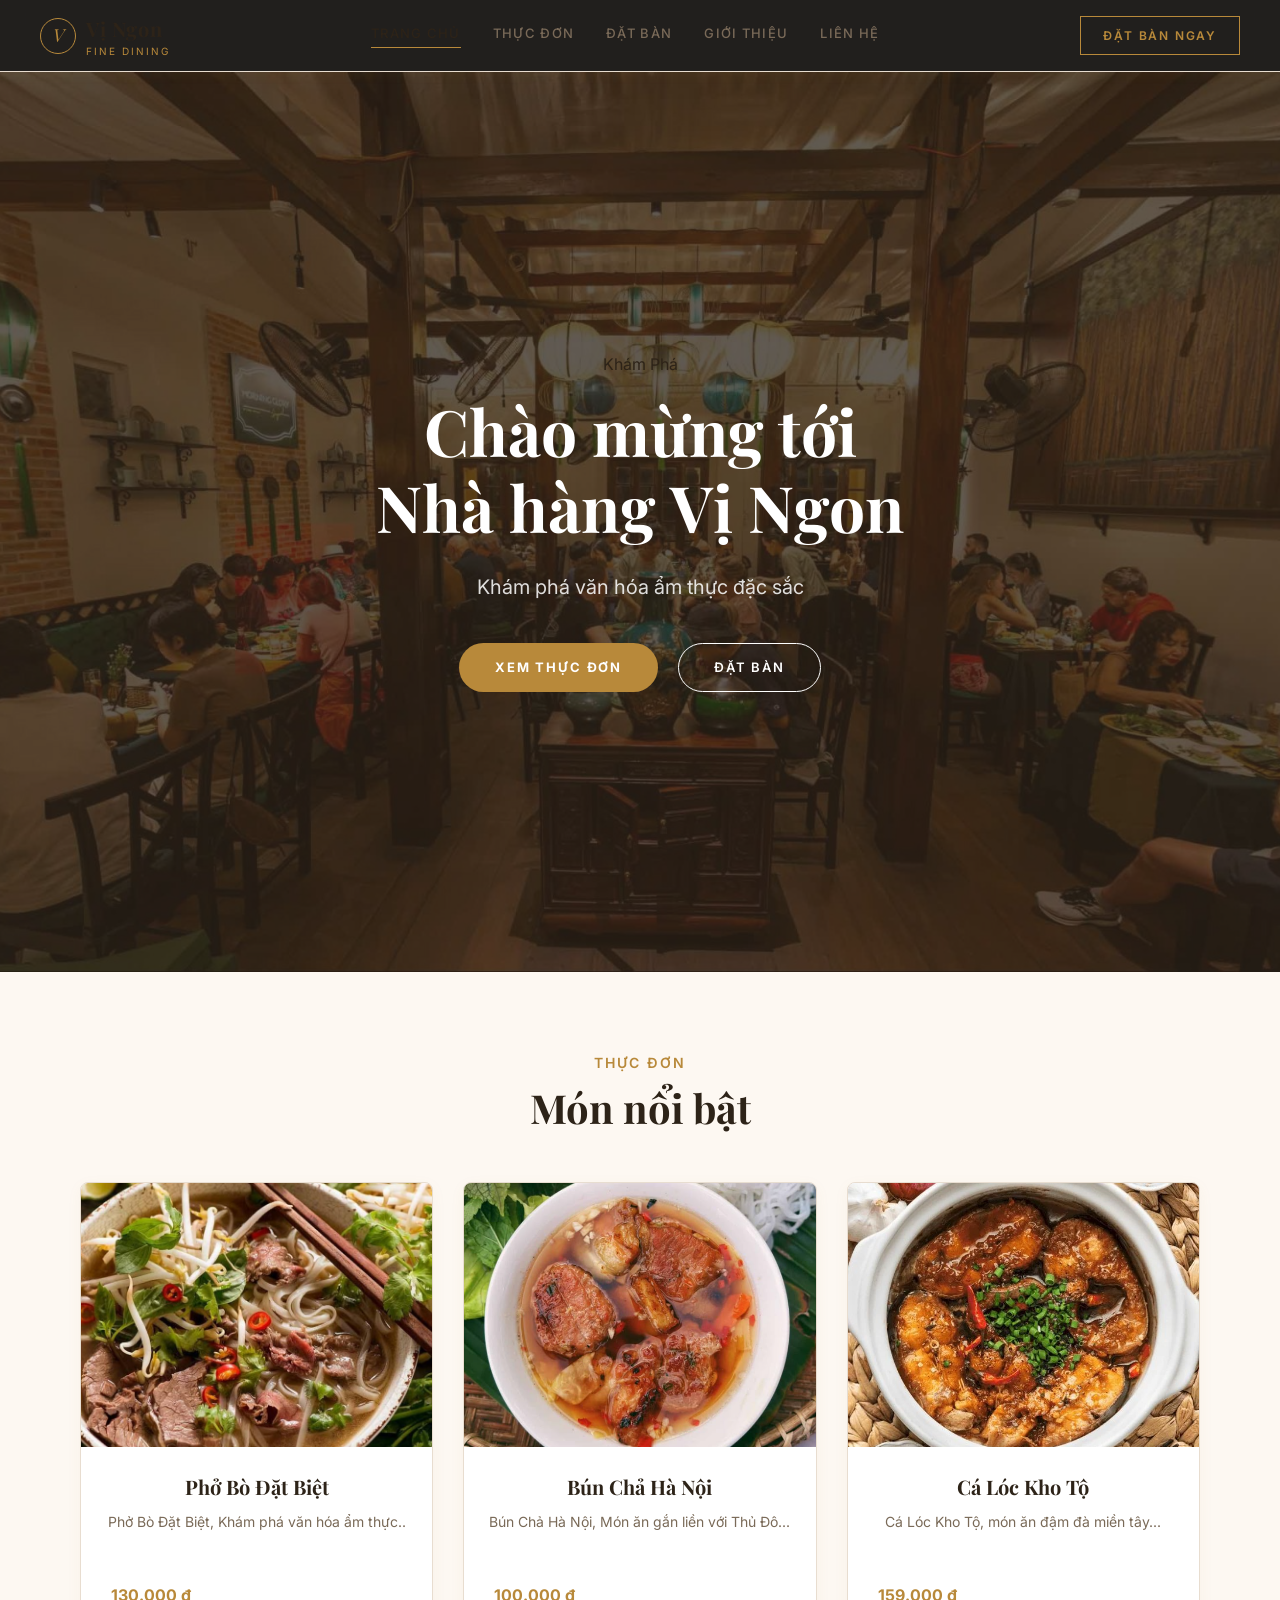
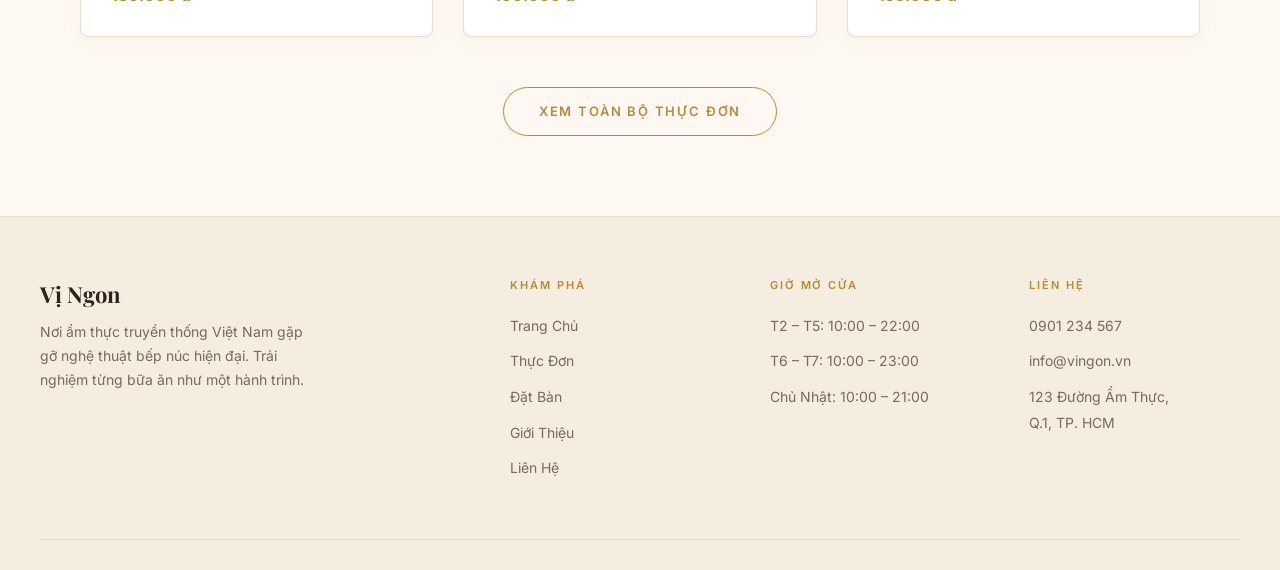
==== index.html @ 16c7ea35 "bo sung" ====
<!doctype html>
<html lang="en">
  <head>
    <meta charset="UTF-8" />
    <meta name="viewport" content="width=device-width, initial-scale=1.0" />
    <title>Nhà hàng Vị Ngon - Trang Chủ</title>
    <link rel="preconnect" href="https://fonts.googleapis.com" />
    <link
      href="https://fonts.googleapis.com/css2?family=Playfair+Display:ital,wght=0,700;1,400&family=Inter:wght=400;500;600&display=swap"
      rel="stylesheet"
    />
    <link rel="stylesheet" href="css/shared.css" />
    <link rel="stylesheet" href="css/home.css" />
  </head>
  <body>
    <div id="site-header"></div>
    <main>
      <section class="hero">
        <div class="hero-overlay">
          <div class="hero-content">
            <span class="discover-tag">Khám Phá</span>
            <h1 class="hero-title">Chào mừng tới<br />Nhà hàng Vị Ngon</h1>
            <p class="hero-subtitle">Khám phá văn hóa ẩm thực đặc sắc</p>
            <div class="hero-btns">
              <a href="pages/menu.html" class="btn-primary">Xem Thực đơn</a>
              <a href="pages/reservation.html" class="btn-outline">Đặt bàn</a>
            </div>
          </div>
        </div>
      </section>

      <section class="featured-dishes">
        <div class="container text-center">
          <span class="section-label">Thực đơn</span>
          <h2 class="section-title">Món nổi bật</h2>
          <div class="dish-grid">
            <div class="dish-card">
              <img src="images/pho-bo.jpg" alt="Phở Bò Đặt Biệt" />
              <div class="card-content">
                <h3>Phở Bò Đặt Biệt</h3>
                <p>Phở Bò Đặt Biệt, Khám phá văn hóa ẩm thực..</p>
                <div class="price-bar">
                  <span class="price">130.000 đ</span>
                </div>
              </div>
            </div>
            <div class="dish-card">
              <img src="images/bun-cha.jpg" alt="Bún Chả Hà Nội" />
              <div class="card-content">
                <h3>Bún Chả Hà Nội</h3>
                <p>Bún Chả Hà Nội, Món ăn gắn liền với Thủ Đô...</p>
                <div class="price-bar">
                  <span class="price">100.000 đ</span>
                </div>
              </div>
            </div>
            <div class="dish-card">
              <img src="images/ca-loc-kho-to.jpg" alt="Cá Lóc Kho Tộ" />
              <div class="card-content">
                <h3>Cá Lóc Kho Tộ</h3>
                <p>Cá Lóc Kho Tộ, món ăn đậm đà miền tây...</p>
                <div class="price-bar">
                  <span class="price">159.000 đ</span>
                </div>
              </div>
            </div>
          </div>
          <div class="view-all">
            <a href="pages/menu.html" class="btn-outline">Xem toàn bộ thực đơn</a>
          </div>
        </div>
      </section>
    </main>
    <div id="site-footer"></div>
    <script src="js/shared.js"></script>
    <script src="js/home.js"></script>
  </body>
</html>
---- css/shared.css ----
*, *::before, *::after { box-sizing: border-box; margin: 0; padding: 0; }
:root {
  --color-bg:        #fdf8f2;
  --color-surface:   #fff7ed;
  --color-border:    #e8ddd0;
  --color-gold:      #b8893a;
  --color-gold-dim:  #d4a85a;
  --color-cream:     #2d2318;
  --color-muted:     #7a6a58;
  --color-white:     #ffffff;
  --font-display:  'Playfair Display', Georgia, serif;
  --font-body:     'Inter', system-ui, sans-serif;
  --nav-height: 72px;
}

html { scroll-behavior: smooth; }

body {
  background-color: var(--color-bg);
  color: var(--color-cream);
  font-family: var(--font-body);
  font-size: 16px;
  line-height: 1.6;
  min-height: 100vh;
  display: flex;
  flex-direction: column;
}

a { color: inherit; text-decoration: none; }
img { max-width: 100%; display: block; }
ul { list-style: none; }
.site-header {
  position: fixed;
  top: 0; left: 0; right: 0;
  z-index: 1000;
  height: var(--nav-height);
  background: rgba(253, 248, 242, 0.95);
  backdrop-filter: blur(12px);
  border-bottom: 1px solid var(--color-border);
  display: flex;
  align-items: center;
  padding: 0 40px;
  justify-content: space-between;
  box-shadow: 0 2px 12px rgba(184,137,58,0.07);
}


.header-logo {
  display: flex;
  align-items: center;
  gap: 10px;
}

.header-logo .logo-icon {
  width: 36px;
  height: 36px;
  border: 1.5px solid var(--color-gold);
  border-radius: 50%;
  display: flex; align-items: center; justify-content: center;
  font-family: var(--font-display);
  color: var(--color-gold);
  font-size: 18px;
  font-style: italic;
}

.header-logo .logo-name {
  font-family: var(--font-display);
  font-size: 20px;
  font-weight: 700;
  letter-spacing: 0.03em;
  color: var(--color-cream);
}

.header-logo .logo-sub {
  font-size: 10px;
  letter-spacing: 0.2em;
  text-transform: uppercase;
  color: var(--color-gold);
  display: block;
  margin-top: -2px;
}


.nav-links {
  display: flex;
  align-items: center;
  gap: 32px;
}

.nav-links a {
  font-size: 13px;
  font-weight: 500;
  letter-spacing: 0.1em;
  text-transform: uppercase;
  color: var(--color-muted);
  position: relative;
  padding-bottom: 4px;
  transition: color 0.25s;
}

.nav-links a::after {
  content: '';
  position: absolute;
  bottom: 0; left: 0;
  width: 0; height: 1px;
  background: var(--color-gold);
  transition: width 0.3s ease;
}

.nav-links a:hover,
.nav-links a.active {
  color: var(--color-cream);
}

.nav-links a:hover::after,
.nav-links a.active::after {
  width: 100%;
}


.btn-reserve {
  font-size: 12px;
  font-weight: 600;
  letter-spacing: 0.15em;
  text-transform: uppercase;
  padding: 9px 22px;
  border: 1px solid var(--color-gold);
  color: var(--color-gold);
  background: transparent;
  cursor: pointer;
  transition: background 0.25s, color 0.25s;
}

.btn-reserve:hover {
  background: var(--color-gold);
  color: var(--color-white);
}

.nav-toggle {
  display: none;
  flex-direction: column;
  gap: 5px;
  background: none;
  border: none;
  cursor: pointer;
  padding: 4px;
}

.nav-toggle span {
  display: block;
  width: 24px; height: 2px;
  background: var(--color-cream);
  transition: transform 0.3s, opacity 0.3s;
}

.nav-toggle.open span:nth-child(1) { transform: translateY(7px) rotate(45deg); }
.nav-toggle.open span:nth-child(2) { opacity: 0; }
.nav-toggle.open span:nth-child(3) { transform: translateY(-7px) rotate(-45deg); }


main {
  flex: 1;
  padding-top: var(--nav-height);
}

.site-footer {
  background: #f5ede0;
  border-top: 1px solid var(--color-border);
  padding: 60px 40px 30px;
}

.footer-grid {
  max-width: 1200px;
  margin: 0 auto;
  display: grid;
  grid-template-columns: 2fr 1fr 1fr 1fr;
  gap: 48px;
  padding-bottom: 48px;
  border-bottom: 1px solid var(--color-border);
}

.footer-brand .logo-name {
  font-family: var(--font-display);
  font-size: 22px;
  font-weight: 700;
  color: var(--color-cream);
  margin-bottom: 8px;
}

.footer-brand p {
  font-size: 14px;
  color: var(--color-muted);
  line-height: 1.7;
  max-width: 280px;
}

.footer-col h4 {
  font-size: 11px;
  font-weight: 600;
  letter-spacing: 0.18em;
  text-transform: uppercase;
  color: var(--color-gold);
  margin-bottom: 18px;
}

.footer-col ul li {
  margin-bottom: 10px;
}

.footer-col ul li a {
  font-size: 14px;
  color: var(--color-muted);
  transition: color 0.2s;
}

.footer-col ul li a:hover {
  color: var(--color-cream);
}

.footer-bottom {
  max-width: 1200px;
  margin: 24px auto 0;
  display: flex;
  justify-content: space-between;
  align-items: center;
  font-size: 13px;
  color: var(--color-muted);
}

.container {
  max-width: 1200px;
  margin: 0 auto;
  padding: 0 40px;
}

.section-label {
  font-size: 11px;
  font-weight: 600;
  letter-spacing: 0.22em;
  text-transform: uppercase;
  color: var(--color-gold);
  margin-bottom: 14px;
}

.section-title {
  font-family: var(--font-display);
  font-size: clamp(28px, 4vw, 48px);
  font-weight: 700;
  color: var(--color-cream);
  line-height: 1.2;
}

.btn-primary {
  display: inline-block;
  padding: 14px 36px;
  background: var(--color-gold);
  color: var(--color-white);
  font-size: 13px;
  font-weight: 700;
  letter-spacing: 0.14em;
  text-transform: uppercase;
  cursor: pointer;
  border: none;
  transition: background 0.25s, transform 0.2s;
}

.btn-primary:hover {
  background: #a07730;
  transform: translateY(-1px);
}

.btn-outline {
  display: inline-block;
  padding: 13px 35px;
  border: 1px solid var(--color-gold);
  color: var(--color-gold);
  background: transparent;
  font-size: 13px;
  font-weight: 600;
  letter-spacing: 0.14em;
  text-transform: uppercase;
  cursor: pointer;
  transition: background 0.25s, color 0.25s;
}

.btn-outline:hover {
  background: var(--color-gold);
  color: var(--color-white);
}

.divider-gold {
  width: 48px; height: 1px;
  background: var(--color-gold);
  margin: 20px 0;
}

@media (max-width: 900px) {
  .site-header { padding: 0 24px; }

  .nav-links, .btn-reserve { display: none; }

  .nav-toggle { display: flex; }

  .nav-mobile-open .nav-links {
    display: flex;
    flex-direction: column;
    position: fixed;
    top: var(--nav-height);
    left: 0; right: 0;
    background: var(--color-surface);
    border-bottom: 1px solid var(--color-border);
    padding: 24px 32px;
    gap: 20px;
    z-index: 999;
  }

  .nav-mobile-open .btn-reserve {
    display: inline-block;
  }

  .footer-grid {
    grid-template-columns: 1fr 1fr;
  }
}

@media (max-width: 600px) {
  .footer-grid { grid-template-columns: 1fr; gap: 32px; }
  .footer-bottom { flex-direction: column; gap: 8px; text-align: center; }
  .container { padding: 0 20px; }
}
---- css/home.css ----
.hero {
  position: relative;
  width: 100%;
  height: 100vh;
  background-image: url("../images/hero-bg.jpg");
  background-size: cover;
  background-position: center;
  overflow: hidden;
}

.hero-overlay {
  position: absolute;
  top: 0;
  left: 0;
  width: 100%;
  height: 100%;
  background: rgba(45, 35, 24, 0.75);

  display: flex;
  align-items: center;
  justify-content: center;
  text-align: center;
}

.hero-content {
  position: relative;
  z-index: 10;
  max-width: 800px;
  width: 100%;
  padding: 0 20px;
  box-sizing: border-box;
}

.hero-title {
  font-family: var(--font-display);
  font-size: clamp(36px, 6vw, 64px);
  color: var(--color-white);
  font-weight: 700;
  line-height: 1.2;
  margin-top: 15px;
  margin-bottom: 25px;
  font-kerning: none;
  font-feature-settings: "kern" 0;
}

.hero-subtitle {
  font-family: var(--font-body);
  font-size: clamp(16px, 2vw, 20px);
  color: rgba(255, 255, 255, 0.85);
  margin-bottom: 40px;
}

.hero-btns {
  display: flex;
  gap: 20px;
  justify-content: center;
}

.hero-btns .btn-primary {
  border-radius: 30px;
}

.hero-btns .btn-outline {
  border-color: var(--color-white);
  color: var(--color-white);
  border-radius: 30px;
}

.hero-btns .btn-outline:hover {
  background: var(--color-white);
  color: var(--color-gold);
}

.featured-dishes {
  padding: 80px 0;
  background-color: var(--color-bg);
}

.featured-dishes .section-label {
  display: block;
  color: var(--color-gold);
  font-size: 14px;
  font-weight: 600;
  text-transform: uppercase;
  letter-spacing: 2px;
  margin-bottom: 10px;
}

.featured-dishes .section-title {
  margin-bottom: 50px;
  font-size: 40px;
  color: var(--color-cream);
  font-family: var(--font-display);
}


.text-center {
  text-align: center;
}

.dish-grid {
  display: grid;
  grid-template-columns: repeat(3, 1fr);
  gap: 30px;
  margin-top: 50px;
  margin-bottom: 50px;
}

@media (max-width: 900px) {
  .dish-grid {
    grid-template-columns: 1fr 1fr;
  }
}

@media (max-width: 600px) {
  .dish-grid {
    grid-template-columns: 1fr;
  }
}

.dish-card {
  background-color: var(--color-white);
  border: 1px solid var(--color-border);
  border-radius: 8px;
  overflow: hidden;
  box-shadow: 0 4px 15px rgba(184, 137, 58, 0.05);
  transition:
    transform 0.3s,
    box-shadow 0.3s;
}

.dish-card:hover {
  transform: translateY(-5px);
  box-shadow: 0 8px 30px rgba(184, 137, 58, 0.1);
}

.dish-card img {
  width: 100%;
  aspect-ratio: 4 / 3;
  object-fit: cover;
}

.card-content {
  padding: 24px 20px;
}

.card-content h3 {
  font-family: var(--font-display);
  font-size: 20px;
  color: var(--color-cream);
  font-weight: 700;
  margin-bottom: 8px;
}

.card-content p {
  font-family: var(--font-body);
  font-size: 14px;
  color: var(--color-muted);
  margin-bottom: 20px;
  height: 48px;
  overflow: hidden;
}

.price-bar {
  display: flex;
  justify-content: space-between;
  align-items: center;
  margin-top: auto;
}

.price {
  font-family: var(--font-body);
  font-size: 16px;
  font-weight: 700;
  color: var(--color-gold);
  background: var(--color-white);
  padding: 4px 10px;
  border-radius: 4px;
}

.view-all {
  margin-top: 20px;
}

.view-all .btn-outline {
  border-radius: 30px;
}
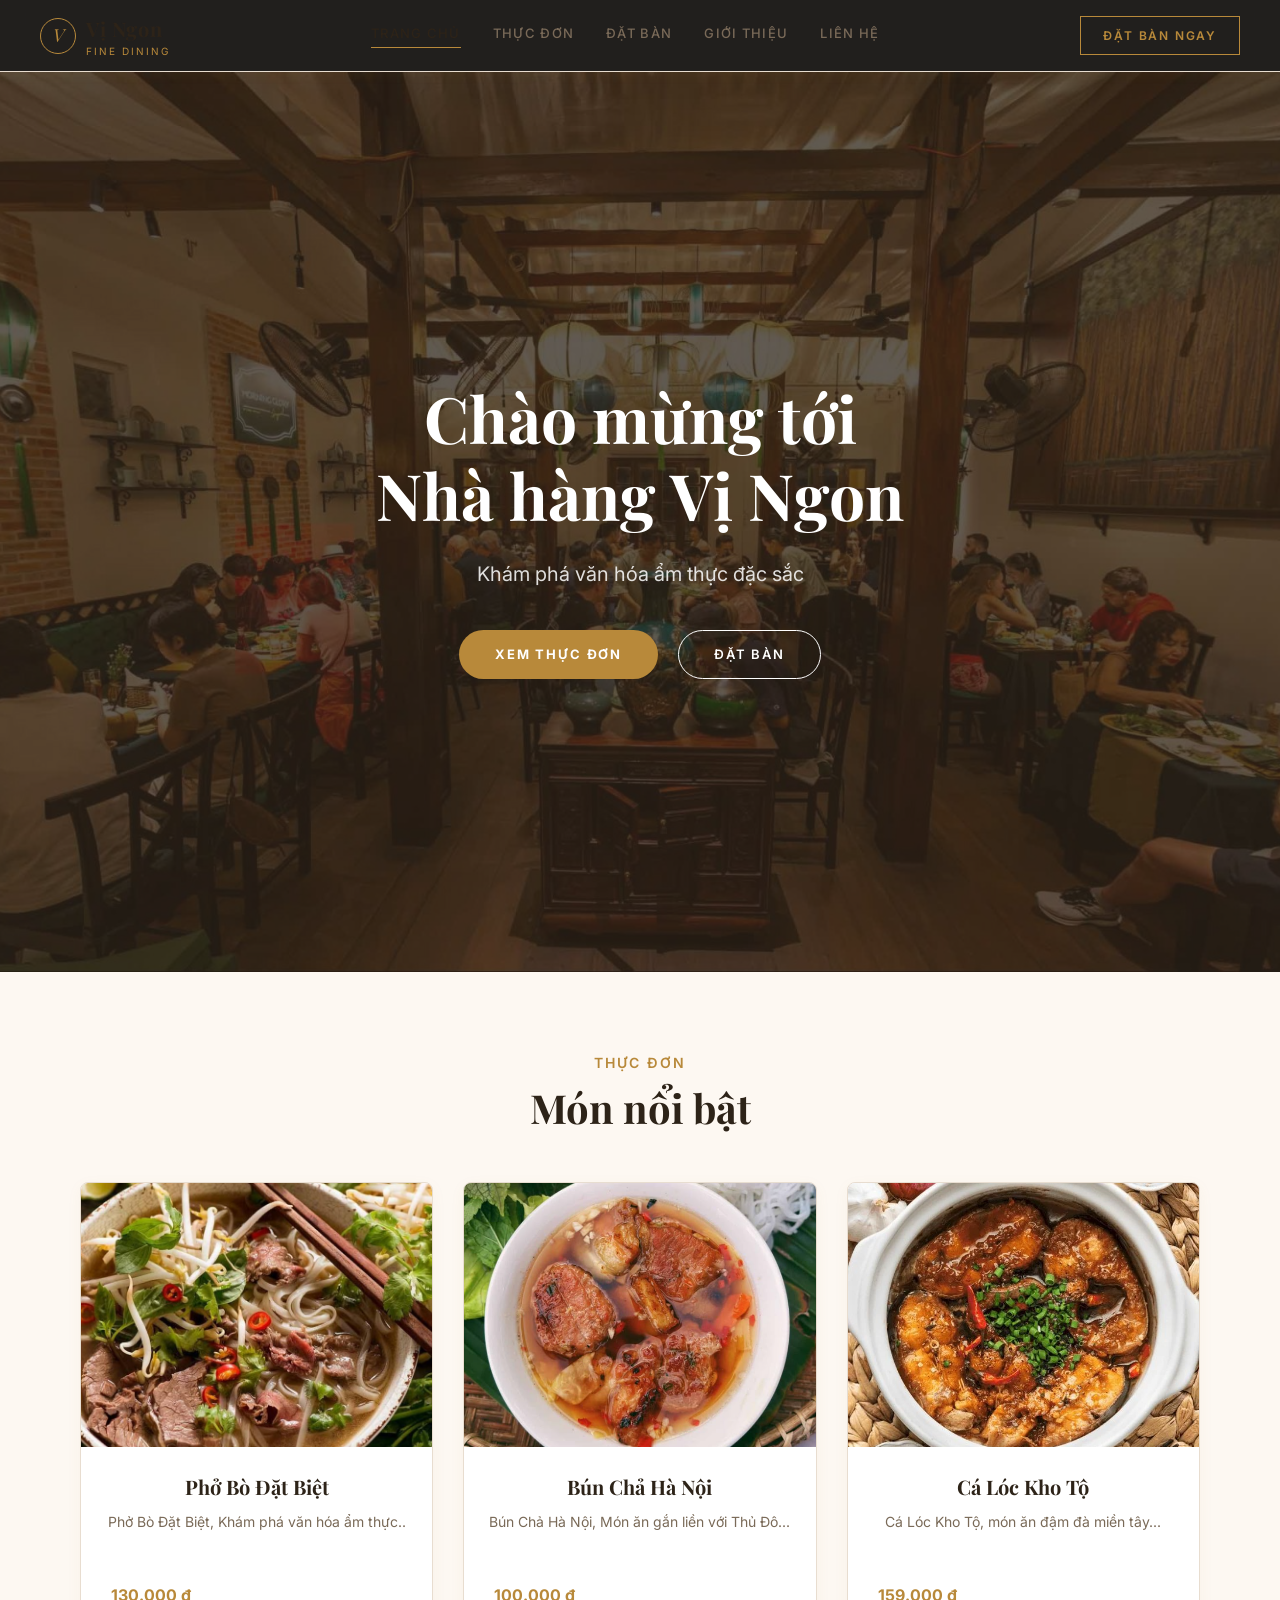
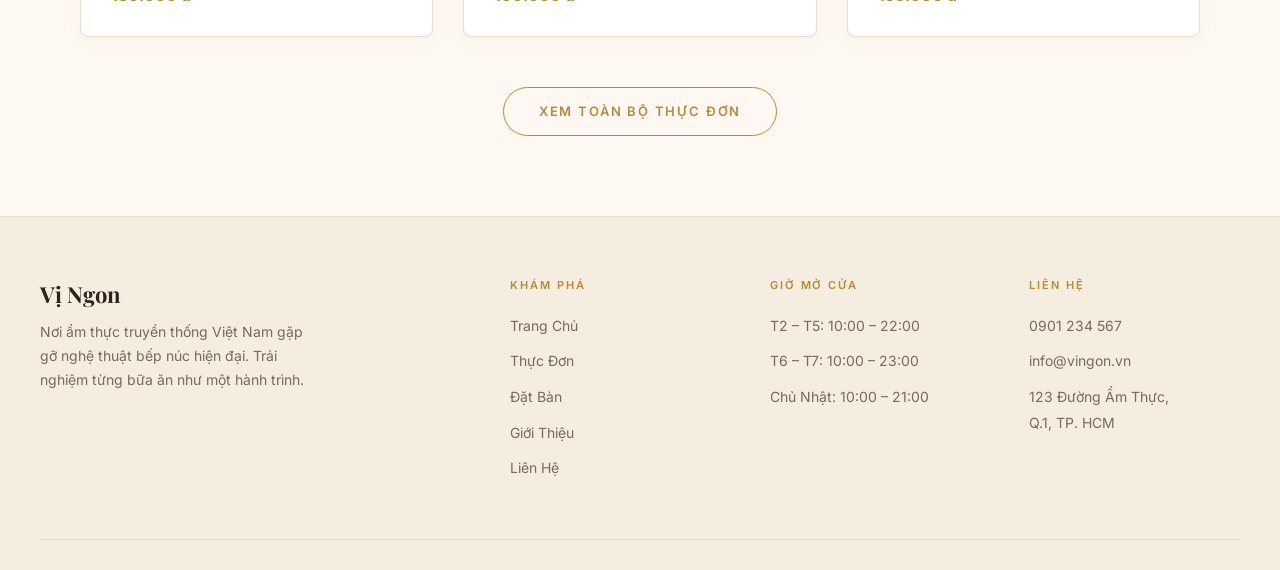
==== commit 45d6f449: "sua" ====
--- a/index.html
+++ b/index.html
@@ -18,7 +18,6 @@
       <section class="hero">
         <div class="hero-overlay">
           <div class="hero-content">
-            <span class="discover-tag">Khám Phá</span>
             <h1 class="hero-title">Chào mừng tới<br />Nhà hàng Vị Ngon</h1>
             <p class="hero-subtitle">Khám phá văn hóa ẩm thực đặc sắc</p>
             <div class="hero-btns">
--- a/css/shared.css
+++ b/css/shared.css
@@ -1,19 +1,27 @@
-*, *::before, *::after { box-sizing: border-box; margin: 0; padding: 0; }
+*,
+*::before,
+*::after {
+  box-sizing: border-box;
+  margin: 0;
+  padding: 0;
+}
 :root {
-  --color-bg:        #fdf8f2;
-  --color-surface:   #fff7ed;
-  --color-border:    #e8ddd0;
-  --color-gold:      #b8893a;
-  --color-gold-dim:  #d4a85a;
-  --color-cream:     #2d2318;
-  --color-muted:     #7a6a58;
-  --color-white:     #ffffff;
-  --font-display:  'Playfair Display', Georgia, serif;
-  --font-body:     'Inter', system-ui, sans-serif;
+  --color-bg: #fdf8f2;
+  --color-surface: #fff7ed;
+  --color-border: #e8ddd0;
+  --color-gold: #b8893a;
+  --color-gold-dim: #d4a85a;
+  --color-cream: #2d2318;
+  --color-muted: #7a6a58;
+  --color-white: #ffffff;
+  --font-display: "Playfair Display", Georgia, serif;
+  --font-body: "Inter", system-ui, sans-serif;
   --nav-height: 72px;
 }
 
-html { scroll-behavior: smooth; }
+html {
+  scroll-behavior: smooth;
+}
 
 body {
   background-color: var(--color-bg);
@@ -26,12 +34,22 @@
   flex-direction: column;
 }
 
-a { color: inherit; text-decoration: none; }
-img { max-width: 100%; display: block; }
-ul { list-style: none; }
+a {
+  color: inherit;
+  text-decoration: none;
+}
+img {
+  max-width: 100%;
+  display: block;
+}
+ul {
+  list-style: none;
+}
 .site-header {
   position: fixed;
-  top: 0; left: 0; right: 0;
+  top: 0;
+  left: 0;
+  right: 0;
   z-index: 1000;
   height: var(--nav-height);
   background: rgba(253, 248, 242, 0.95);
@@ -41,9 +59,8 @@
   align-items: center;
   padding: 0 40px;
   justify-content: space-between;
-  box-shadow: 0 2px 12px rgba(184,137,58,0.07);
-}
-
+  box-shadow: 0 2px 12px rgba(184, 137, 58, 0.07);
+}
 
 .header-logo {
   display: flex;
@@ -56,7 +73,9 @@
   height: 36px;
   border: 1.5px solid var(--color-gold);
   border-radius: 50%;
-  display: flex; align-items: center; justify-content: center;
+  display: flex;
+  align-items: center;
+  justify-content: center;
   font-family: var(--font-display);
   color: var(--color-gold);
   font-size: 18px;
@@ -80,7 +99,6 @@
   margin-top: -2px;
 }
 
-
 .nav-links {
   display: flex;
   align-items: center;
@@ -99,10 +117,12 @@
 }
 
 .nav-links a::after {
-  content: '';
+  content: "";
   position: absolute;
-  bottom: 0; left: 0;
-  width: 0; height: 1px;
+  bottom: 0;
+  left: 0;
+  width: 0;
+  height: 1px;
   background: var(--color-gold);
   transition: width 0.3s ease;
 }
@@ -116,7 +136,6 @@
 .nav-links a.active::after {
   width: 100%;
 }
-
 
 .btn-reserve {
   font-size: 12px;
@@ -128,7 +147,9 @@
   color: var(--color-gold);
   background: transparent;
   cursor: pointer;
-  transition: background 0.25s, color 0.25s;
+  transition:
+    background 0.25s,
+    color 0.25s;
 }
 
 .btn-reserve:hover {
@@ -148,15 +169,23 @@
 
 .nav-toggle span {
   display: block;
-  width: 24px; height: 2px;
+  width: 24px;
+  height: 2px;
   background: var(--color-cream);
-  transition: transform 0.3s, opacity 0.3s;
-}
-
-.nav-toggle.open span:nth-child(1) { transform: translateY(7px) rotate(45deg); }
-.nav-toggle.open span:nth-child(2) { opacity: 0; }
-.nav-toggle.open span:nth-child(3) { transform: translateY(-7px) rotate(-45deg); }
-
+  transition:
+    transform 0.3s,
+    opacity 0.3s;
+}
+
+.nav-toggle.open span:nth-child(1) {
+  transform: translateY(7px) rotate(45deg);
+}
+.nav-toggle.open span:nth-child(2) {
+  opacity: 0;
+}
+.nav-toggle.open span:nth-child(3) {
+  transform: translateY(-7px) rotate(-45deg);
+}
 
 main {
   flex: 1;
@@ -261,7 +290,9 @@
   text-transform: uppercase;
   cursor: pointer;
   border: none;
-  transition: background 0.25s, transform 0.2s;
+  transition:
+    background 0.25s,
+    transform 0.2s;
 }
 
 .btn-primary:hover {
@@ -280,7 +311,9 @@
   letter-spacing: 0.14em;
   text-transform: uppercase;
   cursor: pointer;
-  transition: background 0.25s, color 0.25s;
+  transition:
+    background 0.25s,
+    color 0.25s;
 }
 
 .btn-outline:hover {
@@ -289,24 +322,33 @@
 }
 
 .divider-gold {
-  width: 48px; height: 1px;
+  width: 48px;
+  height: 1px;
   background: var(--color-gold);
   margin: 20px 0;
 }
 
 @media (max-width: 900px) {
-  .site-header { padding: 0 24px; }
-
-  .nav-links, .btn-reserve { display: none; }
-
-  .nav-toggle { display: flex; }
+  .site-header {
+    padding: 0 24px;
+  }
+
+  .nav-links,
+  .btn-reserve {
+    display: none;
+  }
+
+  .nav-toggle {
+    display: flex;
+  }
 
   .nav-mobile-open .nav-links {
     display: flex;
     flex-direction: column;
     position: fixed;
     top: var(--nav-height);
-    left: 0; right: 0;
+    left: 0;
+    right: 0;
     background: var(--color-surface);
     border-bottom: 1px solid var(--color-border);
     padding: 24px 32px;
@@ -324,7 +366,16 @@
 }
 
 @media (max-width: 600px) {
-  .footer-grid { grid-template-columns: 1fr; gap: 32px; }
-  .footer-bottom { flex-direction: column; gap: 8px; text-align: center; }
-  .container { padding: 0 20px; }
-}+  .footer-grid {
+    grid-template-columns: 1fr;
+    gap: 32px;
+  }
+  .footer-bottom {
+    flex-direction: column;
+    gap: 8px;
+    text-align: center;
+  }
+  .container {
+    padding: 0 20px;
+  }
+}
--- a/css/home.css
+++ b/css/home.css
@@ -93,7 +93,6 @@
   font-family: var(--font-display);
 }
 
-
 .text-center {
   text-align: center;
 }
@@ -184,4 +183,4 @@
 
 .view-all .btn-outline {
   border-radius: 30px;
-}+}
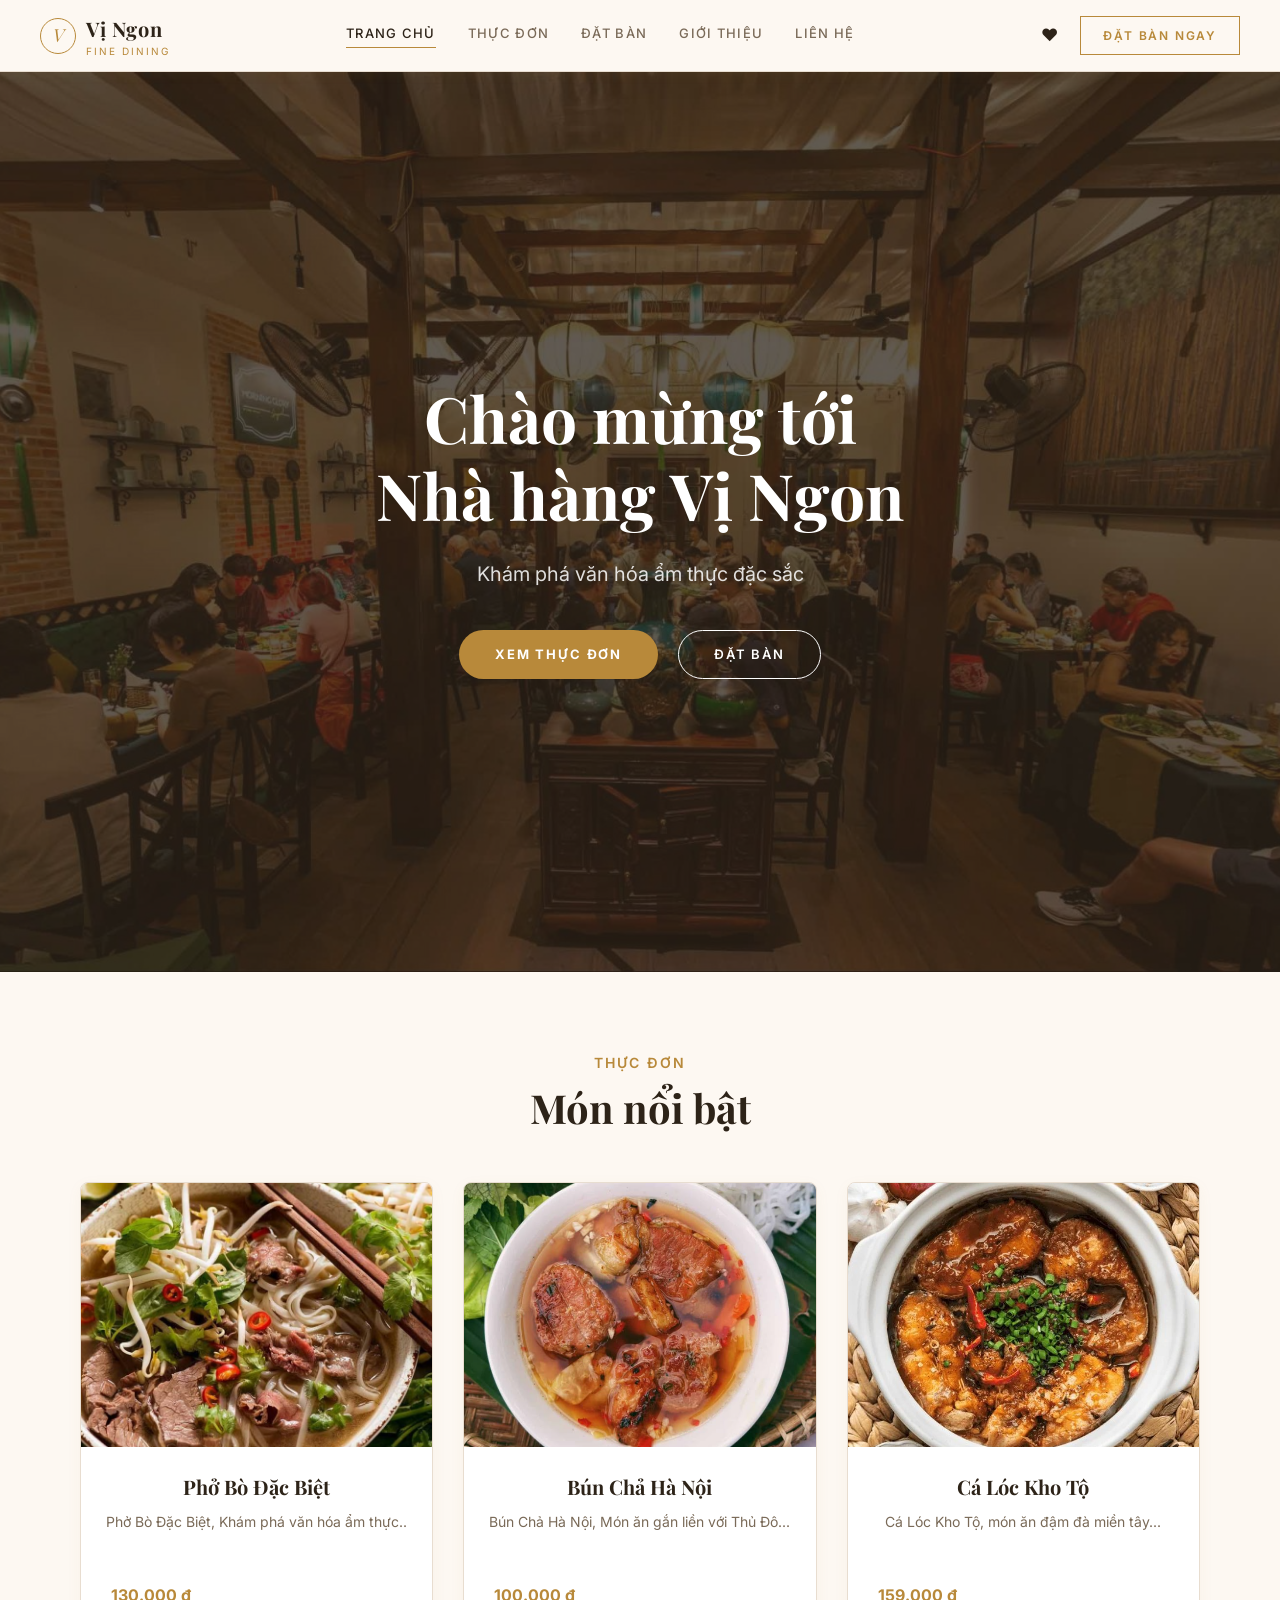
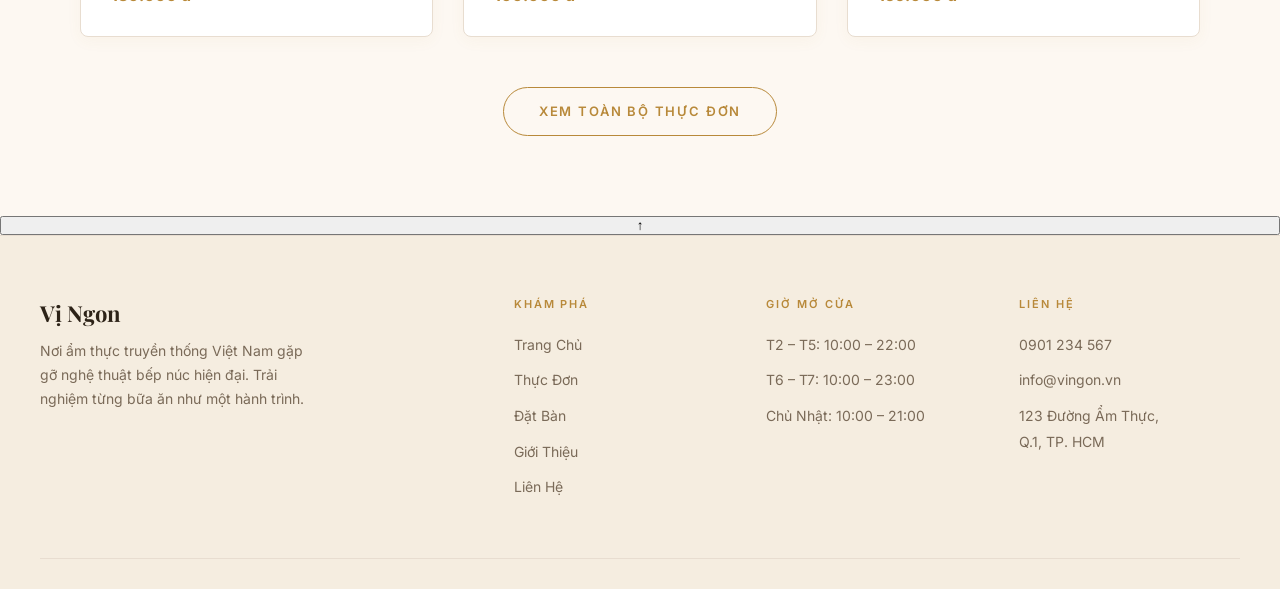
==== commit ca889ff5: "Update Vietnamese language and fix typos in index.html them tro ve dau trang" ====
--- a/index.html
+++ b/index.html
@@ -1,12 +1,12 @@
 <!doctype html>
-<html lang="en">
+<html lang="vi">
   <head>
     <meta charset="UTF-8" />
     <meta name="viewport" content="width=device-width, initial-scale=1.0" />
     <title>Nhà hàng Vị Ngon - Trang Chủ</title>
     <link rel="preconnect" href="https://fonts.googleapis.com" />
     <link
-      href="https://fonts.googleapis.com/css2?family=Playfair+Display:ital,wght=0,700;1,400&family=Inter:wght=400;500;600&display=swap"
+      href="https://fonts.googleapis.com/css2?family=Playfair+Display:ital,wght@0,700;1,400&family=Inter:wght@400;500;600&display=swap"
       rel="stylesheet"
     />
     <link rel="stylesheet" href="css/shared.css" />
@@ -34,10 +34,10 @@
           <h2 class="section-title">Món nổi bật</h2>
           <div class="dish-grid">
             <div class="dish-card">
-              <img src="images/pho-bo.jpg" alt="Phở Bò Đặt Biệt" />
+              <img src="images/pho-bo.jpg" alt="Phở Bò Đặc Biệt" />
               <div class="card-content">
-                <h3>Phở Bò Đặt Biệt</h3>
-                <p>Phở Bò Đặt Biệt, Khám phá văn hóa ẩm thực..</p>
+                <h3>Phở Bò Đặc Biệt</h3>
+                <p>Phở Bò Đặc Biệt, Khám phá văn hóa ẩm thực..</p>
                 <div class="price-bar">
                   <span class="price">130.000 đ</span>
                 </div>
@@ -70,8 +70,11 @@
         </div>
       </section>
     </main>
+    
+    <button class="back-to-top" aria-label="Quay lại đầu trang">↑</button>
+
     <div id="site-footer"></div>
     <script src="js/shared.js"></script>
     <script src="js/home.js"></script>
   </body>
-</html>+</html>
--- a/css/shared.css
+++ b/css/shared.css
@@ -1,85 +1,160 @@
+/*
+  ==========================================================================
+  shared.css - Style dùng chung cho toàn bộ website (header, footer, nút,
+  container, biến màu/font...)
+  MSSV: B2405536 - Họ tên: Nguyễn Bảo Tín
+  ==========================================================================
+
+  CHIẾN LƯỢC RESPONSIVE: MOBILE-FIRST
+    - Toàn bộ style bên dưới (NGOÀI @media) là style GỐC cho MÀN HÌNH NHỎ
+      (điện thoại) — layout "nền" áp dụng cho MỌI kích thước màn hình.
+    - Dùng @media (min-width: ...) để MỞ RỘNG / bổ sung style cho tablet,
+      desktop — càng lên màn hình lớn thì @media sau càng "ghi đè" thêm
+      style mới (không xóa đi style gốc, chỉ bổ sung/thay đổi 1 vài thuộc tính).
+
+  FILE NÀY ĐƯỢC NẠP (link) TRƯỚC TIÊN Ở MỌI TRANG HTML, vì:
+    1. Chứa CSS Reset (chuẩn hoá cách trình duyệt hiển thị mặc định)
+    2. Chứa biến màu/font dùng CHUNG (:root) mà các file CSS khác (menu.css,
+       home.css, about.css...) đều gọi lại qua var(--ten-bien)
+    3. Chứa style của header + footer — 2 khối HTML do shared.js tự chèn
+       vào MỌI trang, nên CSS của chúng cũng phải nằm ở file dùng chung.
+*/
+
+/* ==========================================================================
+   CSS RESET — chuẩn hoá lại mặc định của trình duyệt
+   ========================================================================== */
 *,
 *::before,
 *::after {
+  /* Chọn TẤT CẢ phần tử + các phần tử "ảo" (::before/::after do CSS/JS tạo thêm) */
+
   box-sizing: border-box;
+  /* Đổi cách tính kích thước: width/height khai báo đã BAO GỒM LUÔN padding
+     và border, không bị cộng thêm ra ngoài. Nhờ vậy viết "width: 100%;
+     padding: 12px;" (như .form-group input) sẽ không bị vỡ ra ngoài khung
+     chứa — nếu không có dòng này, phần tử sẽ RỘNG HƠN 100% một cách âm thầm. */
+
   margin: 0;
   padding: 0;
-}
+  /* Mỗi trình duyệt tự đặt margin/padding mặc định khác nhau cho từng thẻ
+     (h1, p, ul, button...). Reset về 0 để loại bỏ khoảng trống "vô hình"
+     ngoài ý muốn, rồi tự set lại margin/padding theo ý riêng ở từng phần
+     CSS cụ thể — tránh layout bị lệch khó kiểm soát giữa các trình duyệt. */
+}
+
+/* ==========================================================================
+   BIẾN CSS DÙNG CHUNG (CSS Custom Properties) — khai báo 1 lần, dùng ở
+   MỌI file CSS khác trong dự án qua cú pháp var(--ten-bien)
+   ========================================================================== */
 :root {
-  --color-bg: #fdf8f2;
-  --color-surface: #fff7ed;
-  --color-border: #e8ddd0;
-  --color-gold: #b8893a;
-  --color-gold-dim: #d4a85a;
-  --color-cream: #2d2318;
-  --color-muted: #7a6a58;
-  --color-white: #ffffff;
+  /* :root = toàn bộ trang <html> -> biến khai báo ở đây có phạm vi TOÀN CỤC,
+     mọi file CSS (miễn shared.css được nạp trước) đều gọi lại được. */
+
+  --color-bg: #fdf8f2; /* màu nền CHÍNH của toàn trang (kem nhạt) */
+  --color-surface: #fff7ed; /* màu nền các khối "nổi" lên trên nền chính (card, form, hero...) */
+  --color-border: #e8ddd0; /* màu viền dùng chung cho mọi đường kẻ/khung */
+  --color-gold: #b8893a; /* màu vàng CHỦ ĐẠO — thể hiện tinh thần "fine dining" sang trọng */
+  --color-gold-dim: #d4a85a; /* màu vàng NHẠT hơn, dùng cho trạng thái hover/viền phụ */
+  --color-cream: #2d2318; /* màu chữ CHÍNH (nâu đậm gần đen, không dùng đen thuần #000 cho dịu mắt hơn) */
+  --color-muted: #7a6a58; /* màu chữ PHỤ/mờ — dùng cho mô tả, ghi chú, thông tin ít quan trọng hơn */
+  --color-white: #ffffff; /* tách riêng thành biến để dễ đổi đồng bộ nếu cần, thay vì viết #fff rải rác */
+
   --font-display: "Playfair Display", Georgia, serif;
+  /* Font cho TIÊU ĐỀ (h1, h2, tên món ăn...) — chữ có chân (serif), tạo cảm
+     giác sang trọng, cổ điển. "Georgia, serif" là font DỰ PHÒNG (fallback):
+     nếu Google Fonts (Playfair Display) load lỗi/chậm, trình duyệt tự
+     dùng Georgia (có sẵn trên máy) hoặc font serif mặc định bất kỳ. */
+
   --font-body: "Inter", system-ui, sans-serif;
+  /* Font cho NỘI DUNG thường (đoạn văn, nút, menu...) — chữ không chân
+     (sans-serif), dễ đọc ở kích thước nhỏ. "system-ui" là font hệ thống
+     của chính thiết bị người dùng, dùng làm dự phòng tiếp theo Inter. */
+
   --nav-height: 72px;
-}
-
+  /* Chiều cao CỐ ĐỊNH của thanh header. Vì .site-header dùng
+     position: fixed (nổi đè lên nội dung), nên .main phải có
+     padding-top đúng bằng giá trị này (xem khối "main" bên dưới) để
+     nội dung trang KHÔNG bị header che mất phần đầu. */
+}
+
+/* ==========================================================================
+   STYLE MẶC ĐỊNH CHO CÁC THẺ HTML CƠ BẢN
+   ========================================================================== */
 html {
   scroll-behavior: smooth;
+  /* Khi bấm link nội bộ trỏ tới 1 vị trí trong trang (vd "#favorite"),
+     trang tự CUỘN MƯỢT tới đó thay vì nhảy giật cục ngay lập tức. */
 }
 
 body {
   background-color: var(--color-bg);
   color: var(--color-cream);
-  font-family: var(--font-body);
+  font-family: var(--font-body); /* font mặc định cho MỌI chữ trong trang,
+                                     trừ khi bị ghi đè riêng (vd h1 dùng --font-display) */
   font-size: 16px;
-  line-height: 1.6;
-  min-height: 100vh;
+  line-height: 1.6; /* khoảng cách giữa các dòng chữ = 1.6 lần cỡ chữ, giúp đoạn văn dễ đọc, thoáng mắt */
+  min-height: 100vh; /* body LUÔN cao tối thiểu bằng đúng 1 màn hình, để footer không bị "trồi" lên
+                         giữa trang khi nội dung trang quá ít (ít món, ít đoạn văn...) */
   display: flex;
   flex-direction: column;
+  /* body là flex container xếp DỌC (header/main/footer nối tiếp nhau),
+     kết hợp với "main { flex: 1 }" bên dưới để đẩy footer luôn nằm ở
+     ĐÁY trang dù nội dung main ngắn hay dài (kỹ thuật "sticky footer"). */
 }
 
 a {
-  color: inherit;
-  text-decoration: none;
+  color: inherit; /* link chữ mặc định LẤY LUÔN màu chữ của thẻ cha, không bị màu xanh/tím mặc định của trình duyệt */
+  text-decoration: none; /* bỏ gạch chân mặc định của link */
 }
 img {
-  max-width: 100%;
-  display: block;
+  max-width: 100%; /* ảnh KHÔNG BAO GIỜ vượt quá chiều rộng khung chứa nó -> luôn responsive, không tràn layout */
+  display: block; /* ảnh mặc định là inline (dính vào dòng chữ, có khoảng trống thừa dưới ảnh do baseline) ->
+                      đổi thành block để loại bỏ khoảng trống thừa đó, ảnh nằm độc lập 1 khối */
 }
 ul {
-  list-style: none;
-}
+  list-style: none; /* bỏ dấu chấm/số thứ tự mặc định của danh sách (dùng cho menu, footer...) */
+}
+
+/* ==========================================================================
+   HEADER — thanh điều hướng trên cùng (do shared.js tự chèn HTML vào)
+   Mobile: chỉ hiện logo + icon yêu thích + nút hamburger (menu/nút đặt bàn ẩn)
+   ========================================================================== */
 .site-header {
-  position: fixed;
+  position: fixed; /* header LUÔN đứng yên ở đầu màn hình, không bị cuộn theo nội dung trang */
   top: 0;
   left: 0;
-  right: 0;
-  z-index: 1000;
-  height: var(--nav-height);
-  background: rgba(253, 248, 242, 0.95);
-  backdrop-filter: blur(12px);
+  right: 0; /* 3 dòng top/left/right = 0 -> header trải dài hết chiều ngang, dính sát mép trên */
+  z-index: 1000; /* số lớn để header LUÔN nổi lên TRÊN các phần tử khác (không bị nội dung trang che mất) */
+  height: var(--nav-height); /* dùng đúng biến đã khai báo ở :root, đồng bộ với padding-top của <main> */
+  background: rgba(253, 248, 242, 0.95); /* nền màu kem, hơi TRONG (95% đục) để thấy mờ mờ nội dung phía sau khi cuộn */
+  backdrop-filter: blur(12px); /* làm MỜ (blur) phần nội dung nằm NGAY PHÍA SAU header khi nó trong suốt 1 phần,
+                                    tạo hiệu ứng "kính mờ" (frosted glass) hiện đại, sang trọng */
   border-bottom: 1px solid var(--color-border);
   display: flex;
+  align-items: center; /* logo, menu, nút... đều canh giữa theo chiều CAO của header */
+  padding: 0 20px;
+  justify-content: space-between; /* logo đẩy về bên trái, nhóm nút/menu đẩy về bên phải, 2 đầu đối xứng */
+  box-shadow: 0 2px 12px rgba(184, 137, 58, 0.07); /* đổ bóng nhẹ dưới header, tách lớp với nội dung phía dưới */
+}
+
+.header-logo {
+  display: flex;
   align-items: center;
-  padding: 0 40px;
-  justify-content: space-between;
-  box-shadow: 0 2px 12px rgba(184, 137, 58, 0.07);
-}
-
-.header-logo {
-  display: flex;
-  align-items: center;
-  gap: 10px;
+  gap: 10px; /* khoảng cách giữa icon logo tròn và khối chữ "Vị Ngon / Fine Dining" */
 }
 
 .header-logo .logo-icon {
   width: 36px;
   height: 36px;
   border: 1.5px solid var(--color-gold);
-  border-radius: 50%;
+  border-radius: 50%; /* bo tròn hoàn toàn -> hình tròn chứa chữ "V" */
   display: flex;
   align-items: center;
-  justify-content: center;
+  justify-content: center; /* canh chữ "V" nằm chính giữa hình tròn */
   font-family: var(--font-display);
   color: var(--color-gold);
   font-size: 18px;
-  font-style: italic;
+  font-style: italic; /* chữ "V" nghiêng, tạo nét riêng cho logo giống kiểu chữ ký thương hiệu */
 }
 
 .header-logo .logo-name {
@@ -92,17 +167,69 @@
 
 .header-logo .logo-sub {
   font-size: 10px;
-  letter-spacing: 0.2em;
+  letter-spacing: 0.2em; /* giãn chữ RẤT rộng, kiểu chữ phụ đề thường thấy ở logo nhà hàng cao cấp */
   text-transform: uppercase;
   color: var(--color-gold);
-  display: block;
-  margin-top: -2px;
-}
-
+  display: block; /* xuống dòng riêng, nằm dưới "Vị Ngon" (mặc định span là inline, nằm cùng dòng) */
+  margin-top: -2px; /* kéo sát lên gần dòng "Vị Ngon" phía trên, 2 dòng chữ logo không bị cách quá xa */
+}
+
+/* Mobile: menu chính (Trang Chủ/Thực Đơn/...) ẨN mặc định, sẽ hiện dạng
+   dropdown khi bấm hamburger (class .nav-mobile-open do shared.js gắn vào body) */
 .nav-links {
-  display: flex;
+  display: none;
   align-items: center;
   gap: 32px;
+}
+
+/* Nhóm các phần tử BÊN PHẢI header: icon yêu thích, nút đặt bàn, nút hamburger.
+   Gom vào 1 div riêng để dễ canh khoảng cách (gap) giữa 3 phần tử này bằng
+   flexbox, mà KHÔNG ảnh hưởng tới flexbox chính của .site-header (justify-content) */
+.header-actions {
+  display: flex;
+  align-items: center;
+  gap: 12px;
+}
+
+/* Icon ♥ trên header — LUÔN hiện ở MỌI trang (vì nằm trong header dùng
+   chung), cho khách xem lại nhanh số món yêu thích đã đánh dấu ở trang
+   Menu (dữ liệu đọc từ localStorage, do shared.js cập nhật). */
+.btn-favorite-header {
+  position: relative; /* làm điểm neo để .favorite-badge (position: absolute) định vị đúng góc icon này */
+  display: flex;
+  align-items: center;
+  justify-content: center; /* canh icon ♥ nằm chính giữa vùng bấm 38x38px, dễ bấm trên di động */
+  width: 38px;
+  height: 38px;
+  font-size: 17px;
+  color: var(--color-cream);
+  transition: color 0.2s;
+}
+
+.btn-favorite-header:hover {
+  color: #d1495b; /* rê chuột vào -> chuyển màu đỏ hồng, gợi ý đây là icon liên quan tới "yêu thích" */
+}
+
+/* Badge (chấm tròn nhỏ) hiện SỐ LƯỢNG món yêu thích, đặt ở góc icon ♥.
+   Ẩn hẳn khi chưa thích món nào (class "hidden" gắn sẵn, gỡ bằng JS khi có dữ liệu) */
+.favorite-badge {
+  position: absolute; /* định vị theo góc của .btn-favorite-header (phần tử cha có position: relative) */
+  top: -2px;
+  right: -4px; /* đẩy badge ra một chút NGOÀI góc trên-phải của icon, kiểu "chấm thông báo" quen thuộc */
+  min-width: 17px;
+  height: 17px;
+  padding: 0 4px; /* padding ngang để số 2 chữ số (vd "12") không bị bó chật, badge tự giãn rộng ra thêm */
+  border-radius: 999px; /* số cực lớn -> luôn bo tròn hoàn toàn 2 đầu, kể cả khi badge giãn rộng ra vì số dài */
+  background: #d1495b;
+  color: #fff;
+  font-size: 10px;
+  font-weight: 700;
+  line-height: 17px; /* bằng đúng height -> chữ số căn giữa theo chiều cao badge */
+  text-align: center; /* chữ số căn giữa theo chiều ngang badge */
+}
+
+.favorite-badge.hidden {
+  display: none;
 }
 
 .nav-links a {
@@ -111,33 +238,40 @@
   letter-spacing: 0.1em;
   text-transform: uppercase;
   color: var(--color-muted);
-  position: relative;
-  padding-bottom: 4px;
+  position: relative; /* làm điểm neo cho ::after (gạch chân chạy khi hover) định vị đúng bên trong link này */
+  padding-bottom: 4px; /* chừa khoảng trống dưới chữ để gạch chân (::after) không dính sát vào chữ */
   transition: color 0.25s;
 }
 
 .nav-links a::after {
-  content: "";
+  /* Đường gạch chân chạy dần từ trái sang phải khi hover — tạo bằng
+     pseudo-element ::after (không cần thêm thẻ HTML nào) */
+  content: ""; /* bắt buộc phải có content (dù để rỗng) thì pseudo-element mới hiển thị được */
   position: absolute;
   bottom: 0;
   left: 0;
-  width: 0;
+  width: 0; /* mặc định RỘNG = 0 (không thấy gì) */
   height: 1px;
   background: var(--color-gold);
-  transition: width 0.3s ease;
+  transition: width 0.3s ease; /* khi width đổi (ở trạng thái hover bên dưới), nó "chạy" dần ra chứ không hiện ngay tức thì */
 }
 
 .nav-links a:hover,
 .nav-links a.active {
+  /* Link đang được RÊ CHUỘT vào, hoặc link của TRANG ĐANG XEM (class "active"
+     do shared.js tự gắn) -> chữ chuyển màu đậm hơn */
   color: var(--color-cream);
 }
 
 .nav-links a:hover::after,
 .nav-links a.active::after {
-  width: 100%;
-}
-
+  width: 100%; /* gạch chân giãn hết chiều rộng chữ -> kết hợp transition ở trên tạo hiệu ứng "chạy" ra */
+}
+
+/* Mobile: nút "Đặt Bàn Ngay" trên header ẨN mặc định (không đủ chỗ ở màn
+   hình hẹp), chỉ hiện lại bên trong menu dropdown khi bấm hamburger */
 .btn-reserve {
+  display: none;
   font-size: 12px;
   font-weight: 600;
   letter-spacing: 0.15em;
@@ -154,13 +288,15 @@
 
 .btn-reserve:hover {
   background: var(--color-gold);
-  color: var(--color-white);
-}
-
+  color: var(--color-white); /* hover: đảo màu — nền tô vàng đặc, chữ chuyển trắng (hiệu ứng "fill" thường gặp ở nút outline) */
+}
+
+/* Mobile: nút hamburger (3 gạch ngang) HIỂN THỊ mặc định, vì đây là cách
+   duy nhất để mở menu điều hướng trên màn hình hẹp */
 .nav-toggle {
-  display: none;
-  flex-direction: column;
-  gap: 5px;
+  display: flex;
+  flex-direction: column; /* 3 <span> (3 gạch) xếp CHỒNG DỌC lên nhau, không nằm ngang hàng */
+  gap: 5px; /* khoảng cách đều giữa 3 gạch, tạo hình hamburger chuẩn */
   background: none;
   border: none;
   cursor: pointer;
@@ -170,40 +306,72 @@
 .nav-toggle span {
   display: block;
   width: 24px;
-  height: 2px;
+  height: 2px; /* mỗi <span> là 1 "gạch" mỏng 2px */
   background: var(--color-cream);
   transition:
     transform 0.3s,
-    opacity 0.3s;
-}
-
+    opacity 0.3s; /* 2 dòng dưới (.open) sẽ đổi transform/opacity, transition này làm hiệu ứng chạy mượt */
+}
+
+/* Khi nav-toggle có class "open" (do shared.js toggle khi bấm) -> biến đổi
+   3 gạch ngang thành hình dấu "X", báo hiệu bấm lần nữa sẽ ĐÓNG menu */
 .nav-toggle.open span:nth-child(1) {
-  transform: translateY(7px) rotate(45deg);
+  transform: translateY(7px) rotate(45deg); /* gạch 1: dịch xuống rồi xoay 45 độ -> thành nửa trên dấu X */
 }
 .nav-toggle.open span:nth-child(2) {
-  opacity: 0;
+  opacity: 0; /* gạch 2 (giữa): ẩn hẳn đi, dấu X chỉ cần 2 gạch chéo */
 }
 .nav-toggle.open span:nth-child(3) {
-  transform: translateY(-7px) rotate(-45deg);
+  transform: translateY(-7px) rotate(-45deg); /* gạch 3: dịch lên rồi xoay ngược 45 độ -> thành nửa dưới dấu X */
+}
+
+/* Menu dạng DROPDOWN hiện ra khi bấm hamburger trên mobile.
+   class "nav-mobile-open" được shared.js gắn/gỡ trên <body> (không phải
+   trên chính .nav-links), nên selector ở đây phải viết dạng
+   ".nav-mobile-open .nav-links" (chọn .nav-links nằm BÊN TRONG body có class đó) */
+.nav-mobile-open .nav-links {
+  display: flex;
+  flex-direction: column; /* các link menu xếp DỌC (khác với hàng ngang trên desktop) */
+  position: fixed; /* dropdown nổi đè lên nội dung trang, không đẩy nội dung xuống */
+  top: var(--nav-height); /* nằm ngay DƯỚI header, không che mất header */
+  left: 0;
+  right: 0;
+  background: var(--color-surface);
+  border-bottom: 1px solid var(--color-border);
+  padding: 24px 32px;
+  gap: 20px;
+  z-index: 999; /* thấp hơn header (1000) 1 chút, nhưng vẫn cao hơn nội dung trang bên dưới */
+}
+
+.nav-mobile-open .btn-reserve {
+  display: inline-block; /* trong menu dropdown mobile, nút Đặt Bàn được hiện lại (khác mặc định display:none ở trên) */
 }
 
 main {
-  flex: 1;
-  padding-top: var(--nav-height);
-}
-
+  flex: 1; /* main "giãn nở" chiếm hết khoảng trống còn lại giữa header và footer
+              (kết hợp với body { display:flex; flex-direction:column } ở trên)
+              -> đây là kỹ thuật "sticky footer": dù nội dung trang ngắn,
+              footer vẫn luôn bị đẩy xuống ĐÁY màn hình, không trồi lên giữa. */
+  padding-top: var(--nav-height); /* bù đúng phần header (position: fixed) đang "che" phía trên,
+                                       để nội dung đầu trang không bị header đè lên. */
+}
+
+/* ==========================================================================
+   FOOTER — Mobile: xếp 1 cột (do footer-grid dùng grid-template-columns: 1fr)
+   ========================================================================== */
 .site-footer {
   background: #f5ede0;
   border-top: 1px solid var(--color-border);
-  padding: 60px 40px 30px;
+  padding: 60px 20px 30px;
 }
 
 .footer-grid {
-  max-width: 1200px;
-  margin: 0 auto;
+  max-width: 1200px; /* nội dung footer không giãn quá rộng trên màn hình cực lớn, giữ dễ đọc */
+  margin: 0 auto; /* margin trái/phải = auto -> tự động canh giữa khối theo chiều ngang trang */
   display: grid;
-  grid-template-columns: 2fr 1fr 1fr 1fr;
-  gap: 48px;
+  grid-template-columns: 1fr; /* Mobile: 1 CỘT duy nhất — các khối (brand, khám phá, giờ mở cửa, liên hệ)
+                                   xếp CHỒNG DỌC lên nhau lần lượt */
+  gap: 32px;
   padding-bottom: 48px;
   border-bottom: 1px solid var(--color-border);
 }
@@ -220,7 +388,7 @@
   font-size: 14px;
   color: var(--color-muted);
   line-height: 1.7;
-  max-width: 280px;
+  max-width: 280px; /* giới hạn chiều rộng đoạn giới thiệu, tránh dòng chữ kéo quá dài khó đọc trên màn hình rộng */
 }
 
 .footer-col h4 {
@@ -246,26 +414,34 @@
   color: var(--color-cream);
 }
 
+/* Mobile: dòng cuối footer (bản quyền...) xếp DỌC, canh giữa */
 .footer-bottom {
   max-width: 1200px;
   margin: 24px auto 0;
   display: flex;
-  justify-content: space-between;
+  flex-direction: column;
+  gap: 8px;
   align-items: center;
   font-size: 13px;
   color: var(--color-muted);
-}
-
+  text-align: center;
+}
+
+/* ==========================================================================
+   CÁC CLASS TIỆN ÍCH DÙNG CHUNG (container, nút, tiêu đề section...)
+   Các trang khác (menu.html, about.html...) đều dùng lại các class này
+   thay vì tự định nghĩa riêng, để đồng bộ khoảng cách/kiểu chữ toàn site.
+   ========================================================================== */
 .container {
-  max-width: 1200px;
-  margin: 0 auto;
-  padding: 0 40px;
+  max-width: 1200px; /* giới hạn chiều rộng nội dung, không để chữ/ảnh kéo dài hết màn hình cực rộng */
+  margin: 0 auto; /* canh giữa khối theo chiều ngang */
+  padding: 0 20px; /* đệm 2 bên để nội dung không dính sát mép màn hình trên mobile */
 }
 
 .section-label {
   font-size: 11px;
   font-weight: 600;
-  letter-spacing: 0.22em;
+  letter-spacing: 0.22em; /* giãn chữ rất rộng — kiểu "nhãn" nhỏ phía trên tiêu đề chính (vd "KHÁM PHÁ") */
   text-transform: uppercase;
   color: var(--color-gold);
   margin-bottom: 14px;
@@ -274,6 +450,11 @@
 .section-title {
   font-family: var(--font-display);
   font-size: clamp(28px, 4vw, 48px);
+  /* clamp(nhỏ_nhất, giá_trị_linh_hoạt, lớn_nhất): cỡ chữ tiêu đề TỰ CO GIÃN
+     theo chiều rộng màn hình (4vw = 4% chiều rộng viewport), nhưng
+     KHÔNG BAO GIỜ nhỏ hơn 28px (màn hình rất hẹp) và KHÔNG BAO GIỜ lớn
+     hơn 48px (màn hình rất rộng) — 1 dòng CSS thay cho việc phải viết
+     nhiều @media chỉ để chỉnh cỡ chữ tiêu đề theo từng breakpoint. */
   font-weight: 700;
   color: var(--color-cream);
   line-height: 1.2;
@@ -282,7 +463,7 @@
 .btn-primary {
   display: inline-block;
   padding: 14px 36px;
-  background: var(--color-gold);
+  background: var(--color-gold); /* nút CHÍNH: nền vàng đặc, dùng cho hành động quan trọng nhất (vd "Đặt Bàn Ngay") */
   color: var(--color-white);
   font-size: 13px;
   font-weight: 700;
@@ -296,14 +477,15 @@
 }
 
 .btn-primary:hover {
-  background: #a07730;
-  transform: translateY(-1px);
+  background: #a07730; /* hover: tối màu nền hơn 1 chút, báo hiệu đang được tương tác */
+  transform: translateY(-1px); /* nhô lên nhẹ 1px, tạo cảm giác nút "phản hồi" khi rê chuột vào */
 }
 
 .btn-outline {
   display: inline-block;
   padding: 13px 35px;
-  border: 1px solid var(--color-gold);
+  border: 1px solid var(--color-gold); /* nút PHỤ: chỉ có viền, nền trong suốt — ít "nặng" hơn btn-primary,
+                                            dùng cho hành động thứ 2 (vd "Xem Thực đơn" cạnh "Đặt bàn") */
   color: var(--color-gold);
   background: transparent;
   font-size: 13px;
@@ -317,7 +499,7 @@
 }
 
 .btn-outline:hover {
-  background: var(--color-gold);
+  background: var(--color-gold); /* hover: đảo màu — nền tô vàng đặc, chữ chuyển trắng, giống hiệu ứng "fill" của btn-reserve */
   color: var(--color-white);
 }
 
@@ -325,57 +507,66 @@
   width: 48px;
   height: 1px;
   background: var(--color-gold);
-  margin: 20px 0;
-}
-
-@media (max-width: 900px) {
+  margin: 20px 0; /* đường kẻ vàng ngắn, trang trí phân cách giữa tiêu đề và nội dung phía dưới nó */
+}
+
+/* ==========================================================================
+   MEDIA QUERY — MỞ RỘNG LAYOUT CHO MÀN HÌNH LỚN HƠN (đúng tinh thần MOBILE-FIRST)
+   ========================================================================== */
+
+/* ===== Tablet trở lên (màn hình rộng >= 600px) ===== */
+@media (min-width: 600px) {
+  .footer-grid {
+    grid-template-columns: 1fr 1fr; /* footer tăng từ 1 cột lên 2 cột */
+  }
+  .footer-bottom {
+    flex-direction: row; /* dòng cuối footer chuyển từ xếp dọc sang xếp NGANG (đủ chỗ hơn ở tablet) */
+    justify-content: space-between;
+    text-align: left;
+  }
+  .container {
+    padding: 0 40px; /* màn hình rộng hơn -> tăng đệm 2 bên cho thoáng, thay vì giữ 20px như mobile */
+  }
+}
+
+/* ===== Desktop trở lên (màn hình rộng >= 900px): hiện menu ngang, ẩn hamburger ===== */
+@media (min-width: 900px) {
   .site-header {
-    padding: 0 24px;
-  }
-
-  .nav-links,
+    padding: 0 40px; /* đệm 2 bên header rộng hơn, đồng bộ với .container ở breakpoint 600px */
+  }
+
+  .nav-links {
+    display: flex; /* ĐỦ CHỖ hiển thị menu ngang đầy đủ -> hiện lại (mobile đang ẩn ở phần code gốc) */
+  }
+
   .btn-reserve {
-    display: none;
+    display: inline-block; /* nút Đặt Bàn cũng hiện thẳng trên header, không cần giấu trong dropdown nữa */
   }
 
   .nav-toggle {
-    display: flex;
-  }
-
+    display: none; /* ĐỦ CHỖ hiện menu ngang rồi -> không cần nút hamburger nữa, ẩn hẳn đi */
+  }
+
+  /* Trên desktop, menu LUÔN hiển thị ngang cố định trong header (không
+     phải dạng dropdown), nên phải "ghi đè" lại các style dành riêng cho
+     dropdown mobile — phòng trường hợp class "nav-mobile-open" vẫn còn
+     sót lại trên <body> (vd khách bấm hamburger ở mobile rồi resize
+     cửa sổ lên desktop mà chưa reload trang). */
   .nav-mobile-open .nav-links {
-    display: flex;
-    flex-direction: column;
-    position: fixed;
-    top: var(--nav-height);
-    left: 0;
-    right: 0;
-    background: var(--color-surface);
-    border-bottom: 1px solid var(--color-border);
-    padding: 24px 32px;
-    gap: 20px;
-    z-index: 999;
-  }
-
-  .nav-mobile-open .btn-reserve {
-    display: inline-block;
+    position: static; /* bỏ position:fixed của dropdown, cho menu trở lại nằm trong luồng bình thường của header */
+    flex-direction: row; /* chuyển lại thành hàng ngang */
+    padding: 0;
+    border-bottom: none;
+    background: transparent;
   }
 
   .footer-grid {
-    grid-template-columns: 1fr 1fr;
-  }
-}
-
-@media (max-width: 600px) {
-  .footer-grid {
-    grid-template-columns: 1fr;
-    gap: 32px;
-  }
-  .footer-bottom {
-    flex-direction: column;
-    gap: 8px;
-    text-align: center;
-  }
-  .container {
-    padding: 0 20px;
-  }
-}
+    grid-template-columns: 2fr 1fr 1fr 1fr;
+    /* Desktop: 4 cột, cột đầu (brand) RỘNG GẤP ĐÔI (2fr) 3 cột còn lại (1fr)
+       vì cột brand chứa đoạn giới thiệu dài, cần nhiều không gian hơn. */
+  }
+
+  .site-footer {
+    padding: 60px 40px 30px; /* đệm 2 bên rộng hơn, đồng bộ với .container và .site-header ở desktop */
+  }
+}
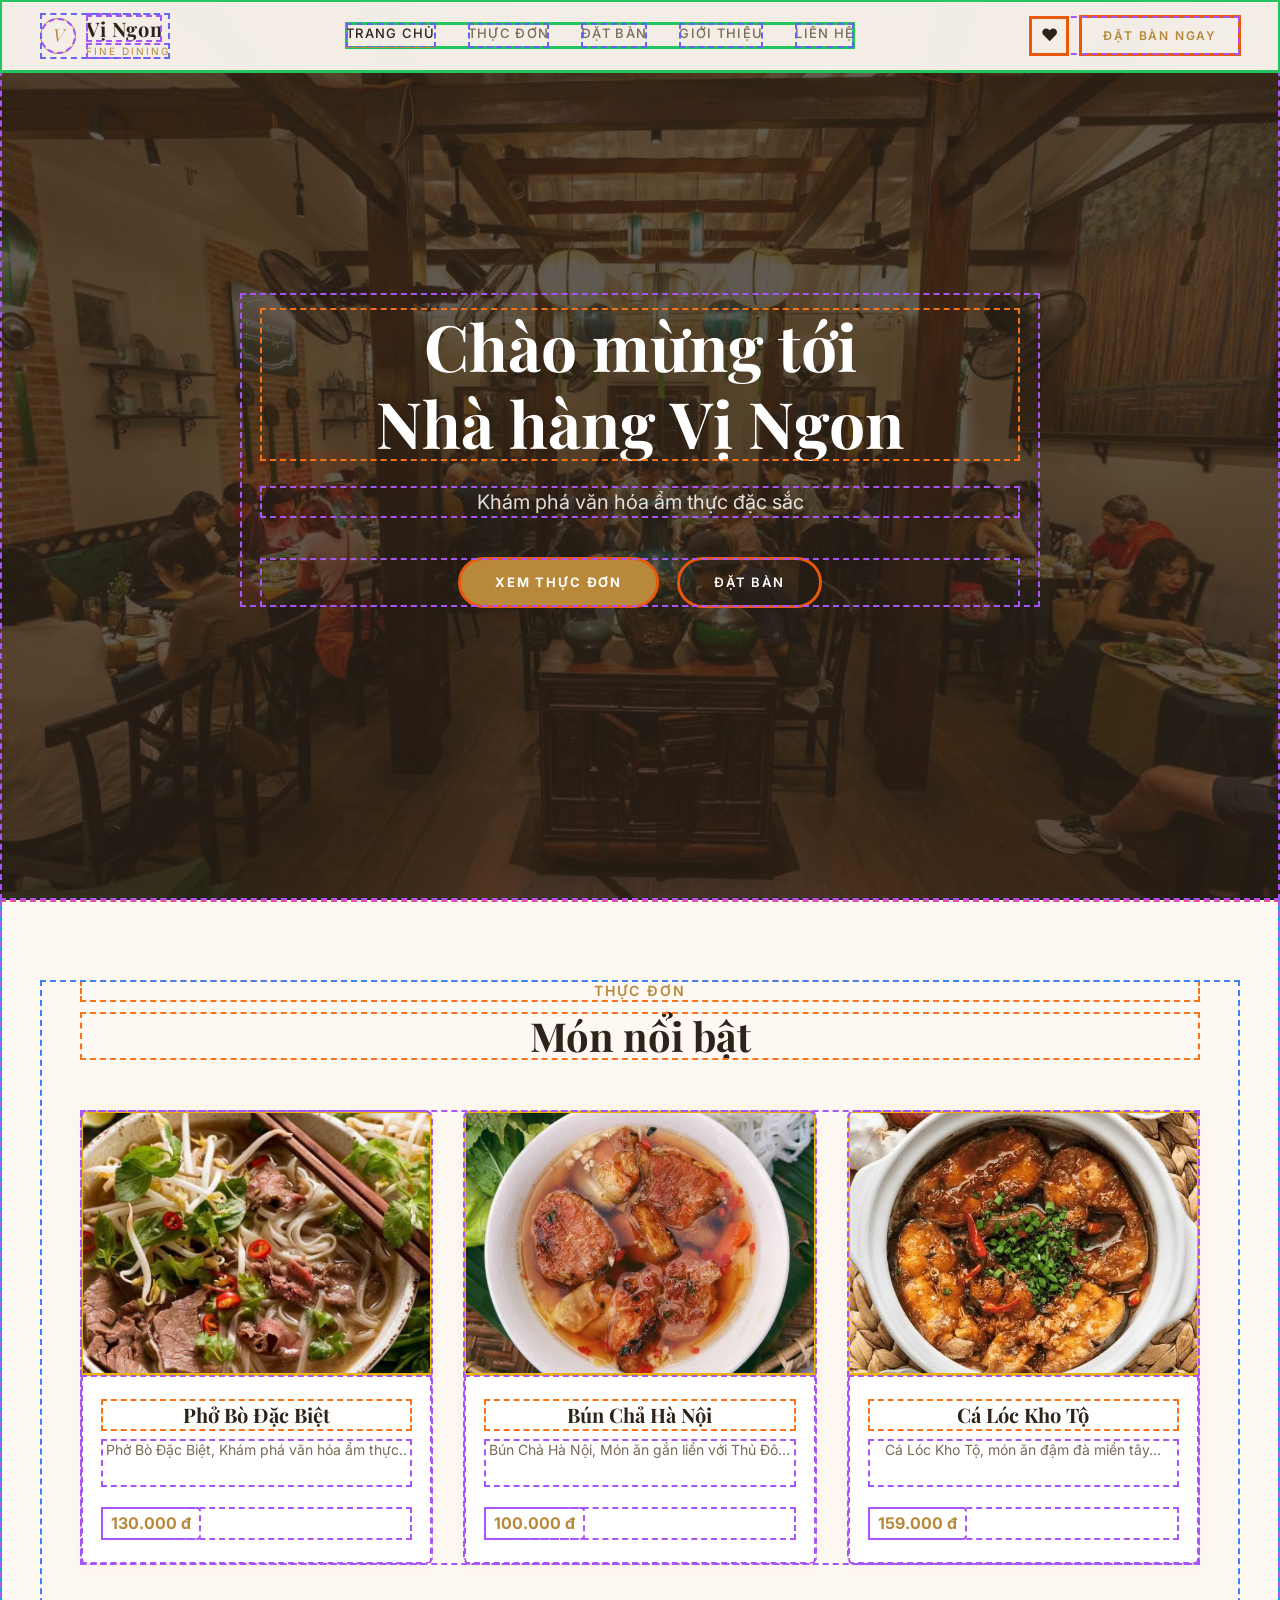
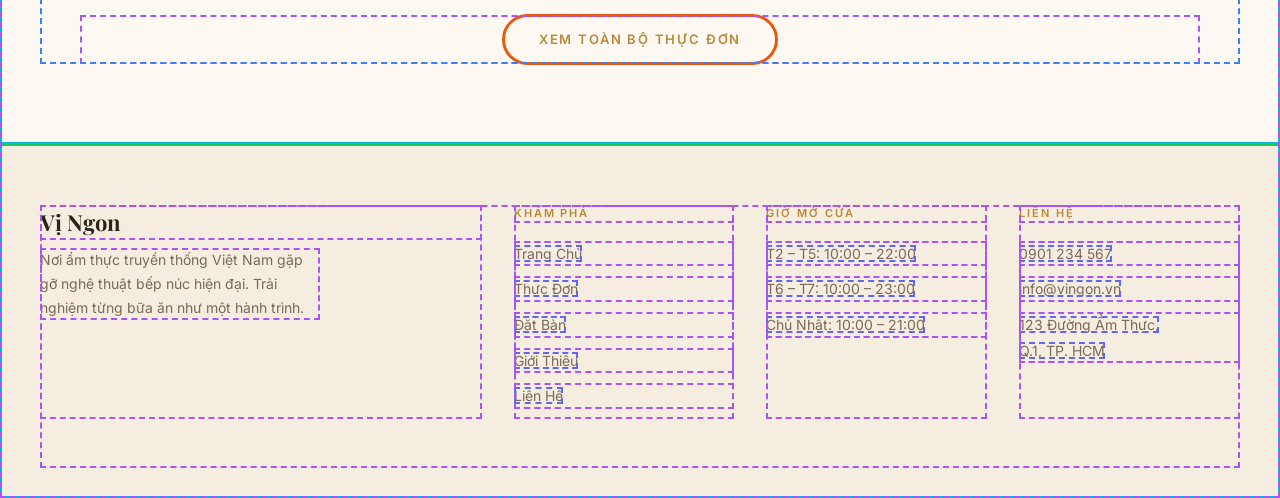
==== commit a75e1fcb: "wireframe" ====
--- a/index.html
+++ b/index.html
@@ -1,5 +1,6 @@
 <!doctype html>
 <html lang="vi">
+    <link rel="stylesheet" href="../css/debug-outline.css" />
   <head>
     <meta charset="UTF-8" />
     <meta name="viewport" content="width=device-width, initial-scale=1.0" />
--- a/css/debug-outline.css
+++ b/css/debug-outline.css
@@ -0,0 +1,59 @@
+/* Outline */
+* {
+  outline: 2px dashed #a855f7 !important;
+  outline-offset: -2px;
+}
+
+body,
+main {
+  outline: 3px solid #06b6d4 !important;
+}
+
+header,
+footer,
+nav {
+  outline: 3px solid #22c55e !important;
+}
+
+section {
+  outline: 2px dashed #ec4899 !important;
+}
+
+.container {
+  outline: 2px dashed #3b82f6 !important;
+}
+
+h1,
+h2,
+h3,
+.section-title,
+.page-hero-desc,
+.section-label {
+  outline: 2px dashed #f97316 !important;
+}
+
+button,
+.tab-btn,
+.btn-primary,
+.btn-outline,
+.btn-reserve,
+.btn-favorite-header {
+  outline: 3px solid #ea580c !important;
+}
+
+.menu-item,
+.menu-grid > * {
+  outline: 3px solid #16a34a !important;
+}
+
+img {
+  outline: 3px solid #eab308 !important;
+}
+
+a {
+  outline: 2px dashed #6366f1 !important;
+}
+
+.divider-gold {
+  outline: 2px dotted #db2777 !important;
+}
--- a/css/home.css
+++ b/css/home.css
@@ -1,186 +1,270 @@
+
+/* Phần hiển thị chính (Hero Banner) đầu trang */
 .hero {
-  position: relative;
-  width: 100%;
-  height: 100vh;
-  background-image: url("../images/hero-bg.jpg");
-  background-size: cover;
-  background-position: center;
-  overflow: hidden;
-}
-
+  position: relative; /* Đặt vị trí tương đối để các phần tử con (như overlay) có thể định vị theo nó */
+  width: 100%; /* Chiều rộng chiếm toàn bộ màn hình */
+  height: 100vh; /* Chiều cao bằng 100% chiều cao của cửa sổ trình duyệt (viewport height) */
+  background-image: url("../images/hero-bg.jpg"); /* Đặt ảnh nền cho banner */
+  background-size: cover; /* Phóng to ảnh nền để phủ kín toàn bộ khu vực, không làm méo tỉ lệ */
+  background-position: center; /* Căn giữa ảnh nền */
+  overflow: hidden; /* Ẩn đi những phần bị tràn ra ngoài kích thước của hero */
+}
+
+/* Lớp phủ mờ màu tối đè lên ảnh nền để chữ hiển thị rõ hơn */
 .hero-overlay {
-  position: absolute;
+  position: absolute; /* Định vị tuyệt đối đè lên thẻ .hero */
   top: 0;
   left: 0;
   width: 100%;
   height: 100%;
-  background: rgba(45, 35, 24, 0.75);
-
-  display: flex;
-  align-items: center;
-  justify-content: center;
-  text-align: center;
-}
-
+  background: rgba(45, 35, 24, 0.75); /* Màu nâu đen với độ trong suốt 75% */
+  display: flex; /* Dùng Flexbox để dễ dàng căn chỉnh nội dung bên trong */
+  align-items: center; /* Căn giữa nội dung theo chiều dọc */
+  justify-content: center; /* Căn giữa nội dung theo chiều ngang */
+  text-align: center; /* Căn giữa đoạn văn bản bên trong */
+}
+
+/* Khung chứa nội dung chữ và nút bấm trong Hero */
 .hero-content {
-  position: relative;
-  z-index: 10;
-  max-width: 800px;
+  position: relative; 
+  z-index: 10; /* Đặt chỉ số z cao hơn để nổi lên trên lớp overlay */
+  max-width: 800px; /* Giới hạn chiều rộng tối đa là 800px để văn bản không bị quá dài */
   width: 100%;
-  padding: 0 20px;
-  box-sizing: border-box;
-}
-
+  padding: 0 20px; /* Thêm khoảng cách 20px ở hai bên trái/phải để không dính sát viền màn hình */
+  box-sizing: border-box; /* Tính toán padding nằm bên trong tổng chiều rộng */
+}
+
+/* Tiêu đề chính của Hero */
 .hero-title {
-  font-family: var(--font-display);
-  font-size: clamp(36px, 6vw, 64px);
-  color: var(--color-white);
-  font-weight: 700;
-  line-height: 1.2;
-  margin-top: 15px;
-  margin-bottom: 25px;
-  font-kerning: none;
-  font-feature-settings: "kern" 0;
-}
-
+  font-family: var(--font-display); /* Sử dụng biến font chữ dành cho tiêu đề */
+  font-size: clamp(36px, 6vw, 64px); /* Cỡ chữ linh hoạt: nhỏ nhất 36px, lớn nhất 64px, thay đổi theo 6% chiều rộng màn hình */
+  color: var(--color-white); /* Màu chữ trắng lấy từ biến hệ thống */
+  font-weight: 700; /* In đậm chữ (Bold) */
+  line-height: 1.2; /* Khoảng cách giữa các dòng là 1.2 lần cỡ chữ */
+  margin-top: 15px; 
+  margin-bottom: 25px; /* Cách phần tử bên dưới 25px */
+  font-kerning: none; /* Tắt tính năng tự điều chỉnh khoảng cách giữa các cặp chữ cái đặc biệt */
+  font-feature-settings: "kern" 0; /* Tắt tính năng kerning trong OpenType */
+}
+
+/* Tiêu đề phụ của Hero */
 .hero-subtitle {
-  font-family: var(--font-body);
-  font-size: clamp(16px, 2vw, 20px);
-  color: rgba(255, 255, 255, 0.85);
-  margin-bottom: 40px;
-}
-
+  font-family: var(--font-body); /* Sử dụng biến font chữ dành cho nội dung văn bản */
+  font-size: clamp(16px, 2vw, 20px); /* Cỡ chữ linh hoạt: 16px - 20px */
+  color: rgba(255, 255, 255, 0.85); /* Màu trắng với độ trong suốt 85% */
+  margin-bottom: 40px; /* Tạo khoảng cách 40px với các nút bấm bên dưới */
+}
+
+/* Khu vực chứa các nút bấm trong Hero */
 .hero-btns {
-  display: flex;
-  gap: 20px;
-  justify-content: center;
-}
-
+  display: flex; /* Dùng flexbox để xếp các nút nằm ngang hàng */
+  gap: 20px; /* Khoảng cách giữa các nút là 20px */
+  justify-content: center; /* Căn giữa cụm nút bấm */
+}
+
+/* Tùy chỉnh bo góc cho nút chính (Primary Button) */
 .hero-btns .btn-primary {
-  border-radius: 30px;
-}
-
+  border-radius: 30px; /* Bo tròn các góc để tạo hình viên thuốc (pill shape) */
+}
+
+/* Tùy chỉnh nút viền (Outline Button) */
 .hero-btns .btn-outline {
-  border-color: var(--color-white);
-  color: var(--color-white);
-  border-radius: 30px;
-}
-
+  border-color: var(--color-white); /* Viền màu trắng */
+  color: var(--color-white); /* Chữ màu trắng */
+  border-radius: 30px; /* Bo tròn các góc giống nút chính */
+}
+
+/* Hiệu ứng khi di chuột (hover) vào nút viền */
 .hero-btns .btn-outline:hover {
-  background: var(--color-white);
-  color: var(--color-gold);
-}
-
+  background: var(--color-white); /* Nền đổi thành trắng */
+  color: var(--color-gold); /* Chữ đổi thành màu vàng kim */
+}
+
+/* Khu vực Món ăn nổi bật (Featured Dishes) */
 .featured-dishes {
-  padding: 80px 0;
-  background-color: var(--color-bg);
-}
-
+  padding: 80px 0; /* Tạo khoảng trống 80px ở trên và dưới section */
+  background-color: var(--color-bg); /* Đặt màu nền lấy từ biến --color-bg */
+}
+
+/* Nhãn chú thích nhỏ (vd: "Menu của chúng tôi") trong khu vực Món ăn */
 .featured-dishes .section-label {
-  display: block;
-  color: var(--color-gold);
-  font-size: 14px;
-  font-weight: 600;
-  text-transform: uppercase;
-  letter-spacing: 2px;
-  margin-bottom: 10px;
-}
-
+  display: block; 
+  color: var(--color-gold); /* Màu chữ vàng kim */
+  font-size: 14px; /* Cỡ chữ nhỏ */
+  font-weight: 600; /* In đậm vừa phải */
+  text-transform: uppercase; /* Viết hoa toàn bộ các chữ cái */
+  letter-spacing: 2px; /* Tăng khoảng cách giữa các chữ cái ra 2px */
+  margin-bottom: 10px; /* Cách tiêu đề chính bên dưới 10px */
+}
+
+/* Tiêu đề chính của khu vực Món ăn nổi bật */
 .featured-dishes .section-title {
-  margin-bottom: 50px;
-  font-size: 40px;
-  color: var(--color-cream);
-  font-family: var(--font-display);
-}
-
+  margin-bottom: 50px; /* Tạo khoảng cách 50px so với danh sách món ăn */
+  font-size: 40px; /* Cỡ chữ lớn 40px */
+  color: var(--color-cream); /* Màu chữ kem/trắng ngà */
+  font-family: var(--font-display); /* Sử dụng font chữ tiêu đề */
+}
+
+/* Class tiện ích dùng để căn giữa nội dung văn bản */
 .text-center {
   text-align: center;
 }
 
+/* Lưới hiển thị danh sách món ăn */
+/* Mobile-first: Mặc định layout chỉ có 1 cột cho thiết bị di động */
 .dish-grid {
-  display: grid;
-  grid-template-columns: repeat(3, 1fr);
-  gap: 30px;
+  display: grid; /* Sử dụng CSS Grid để bố cục */
+  grid-template-columns: 1fr; /* Mặc định 1 cột chiếm toàn bộ không gian (1 phân số) */
+  gap: 30px; /* Khoảng cách giữa các thẻ món ăn (dọc & ngang) là 30px */
   margin-top: 50px;
   margin-bottom: 50px;
 }
 
-@media (max-width: 900px) {
-  .dish-grid {
-    grid-template-columns: 1fr 1fr;
-  }
-}
-
-@media (max-width: 600px) {
-  .dish-grid {
-    grid-template-columns: 1fr;
-  }
-}
-
+/* Thẻ bao bọc thông tin của một món ăn */
 .dish-card {
-  background-color: var(--color-white);
-  border: 1px solid var(--color-border);
-  border-radius: 8px;
-  overflow: hidden;
-  box-shadow: 0 4px 15px rgba(184, 137, 58, 0.05);
-  transition:
-    transform 0.3s,
-    box-shadow 0.3s;
-}
-
+  background-color: var(--color-white); /* Nền thẻ màu trắng */
+  border: 1px solid var(--color-border); /* Viền mỏng xung quanh thẻ */
+  border-radius: 8px; /* Bo góc thẻ 8px */
+  overflow: hidden; /* Ẩn đi phần ảnh bị chườm ra khỏi các góc bo tròn */
+  box-shadow: 0 4px 15px rgba(184, 137, 58, 0.05); /* Đổ bóng nhẹ màu vàng/nâu với độ mờ 5% */
+  transition: transform 0.3s, box-shadow 0.3s; /* Hiệu ứng chuyển động mượt mà trong 0.3 giây khi có sự thay đổi */
+}
+
+/* Hiệu ứng khi di chuột (hover) vào thẻ món ăn */
 .dish-card:hover {
-  transform: translateY(-5px);
-  box-shadow: 0 8px 30px rgba(184, 137, 58, 0.1);
-}
-
+  transform: translateY(-5px); /* Đẩy thẻ dịch lên trên 5px tạo cảm giác nổi lên */
+  box-shadow: 0 8px 30px rgba(184, 137, 58, 0.1); /* Tăng độ đậm và kích thước của bóng đổ */
+}
+
+/* Hình ảnh món ăn trong thẻ */
 .dish-card img {
-  width: 100%;
-  aspect-ratio: 4 / 3;
-  object-fit: cover;
-}
-
+  width: 100%; /* Hình ảnh phủ kín chiều ngang thẻ */
+  aspect-ratio: 4 / 3; /* Cố định tỉ lệ khung hình là 4:3 (ngang:dọc) */
+  object-fit: cover; /* Cắt và lấp đầy khung hình mà không làm méo ảnh */
+}
+
+/* Khu vực chứa nội dung chữ bên dưới ảnh món ăn */
 .card-content {
-  padding: 24px 20px;
-}
-
+  padding: 24px 20px; /* Khoảng trống bên trong: 24px (trên/dưới), 20px (trái/phải) */
+}
+
+/* Tên món ăn */
 .card-content h3 {
-  font-family: var(--font-display);
+  font-family: var(--font-display); 
   font-size: 20px;
   color: var(--color-cream);
   font-weight: 700;
-  margin-bottom: 8px;
-}
-
+  margin-bottom: 8px; /* Cách phần mô tả bên dưới 8px */
+}
+
+/* Đoạn mô tả món ăn */
 .card-content p {
   font-family: var(--font-body);
   font-size: 14px;
-  color: var(--color-muted);
+  color: var(--color-muted); /* Chữ màu nhạt/tối (tùy biến) */
   margin-bottom: 20px;
-  height: 48px;
-  overflow: hidden;
-}
-
+  height: 48px; /* Cố định chiều cao phần mô tả (thường bằng khoảng 2-3 dòng chữ) */
+  overflow: hidden; /* Ẩn đi đoạn văn bản bị quá dài vượt quá 48px */
+}
+
+/* Thanh chứa giá tiền và các thành phần khác dưới cùng của thẻ */
 .price-bar {
   display: flex;
-  justify-content: space-between;
-  align-items: center;
-  margin-top: auto;
-}
-
+  justify-content: space-between; /* Đẩy các phần tử ra 2 phía (trái/phải) */
+  align-items: center; /* Căn giữa theo chiều dọc */
+  margin-top: auto; /* Đẩy thanh giá xuống dưới cùng của thẻ nếu thẻ bị kéo dài */
+}
+
+/* Khối hiển thị giá tiền */
 .price {
   font-family: var(--font-body);
   font-size: 16px;
   font-weight: 700;
-  color: var(--color-gold);
-  background: var(--color-white);
-  padding: 4px 10px;
-  border-radius: 4px;
-}
-
+  color: var(--color-gold); /* Chữ màu vàng kim */
+  background: var(--color-white); /* Nền trắng */
+  padding: 4px 10px; /* Tạo khoảng trống xung quanh chữ (tạo hình như một cái nhãn) */
+  border-radius: 4px; /* Bo góc nhãn 4px */
+}
+
+/* Khu vực nút "Xem tất cả" (View all) */
 .view-all {
-  margin-top: 20px;
-}
-
+  margin-top: 20px; 
+}
+
+/* Bo tròn nút "Xem tất cả" */
 .view-all .btn-outline {
   border-radius: 30px;
 }
+
+/* ==============================
+   Nút Quay lại đầu trang (Back to top)
+   ============================== */
+.back-to-top {
+  position: fixed; /* Ghim vị trí cố định trên màn hình, không trôi theo khi cuộn trang */
+  bottom: 30px; /* Cách lề dưới 30px */
+  right: 30px; /* Cách lề phải 30px */
+  width: 45px; /* Chiều rộng 45px */
+  height: 45px; /* Chiều cao 45px */
+  background-color: var(--color-gold); /* Dùng biến --color-gold làm màu nền */
+  color: #fff; /* Màu chữ hoặc icon bên trong là màu trắng */
+  border: none; /* Bỏ viền mặc định */
+  border-radius: 50%; /* Bo góc 50% để tạo thành hình tròn hoàn hảo */
+  font-size: 20px; /* Cỡ icon/chữ bên trong */
+  cursor: pointer; /* Đổi con trỏ chuột thành hình bàn tay khi di chuột vào */
+  display: flex; 
+  justify-content: center; /* Căn giữa icon theo chiều ngang */
+  align-items: center; /* Căn giữa icon theo chiều dọc */
+  box-shadow: 0 4px 6px rgba(0, 0, 0, 0.2); /* Đổ bóng màu đen nhẹ */
+  z-index: 999; /* Đảm bảo nút luôn nằm trên cùng các phần tử khác */
+  
+  /* Ẩn hiện khi cuộn bằng opacity và visibility (home.js sẽ add class tương ứng) */
+  opacity: 0; /* Trong suốt hoàn toàn (ẩn đi) */
+  visibility: hidden; /* Xóa khỏi luồng tương tác để không bấm nhầm khi đang ẩn */
+  transition: opacity 0.3s ease, visibility 0.3s ease, transform 0.3s ease; /* Hiệu ứng xuất hiện, biến mất và di chuyển mượt mà */
+}
+
+/* Hiệu ứng khi di chuột vào nút Back to top */
+.back-to-top:hover {
+  transform: translateY(-3px); /* Nhích lên trên 3px */
+  filter: brightness(0.9); /* Giảm độ sáng xuống 90% (Làm màu tối đi 1 chút) */
+}
+
+/* Class được add từ JS (home.js) khi cuộn trang xuống quá một khoảng nhất định */
+.back-to-top.show {
+  opacity: 1; /* Hiển thị rõ ràng hoàn toàn */
+  visibility: visible; /* Có thể tương tác và click được */
+}
+
+/* ==============================
+   Overrides (Ghi đè thuộc tính)
+   ============================== */
+/* Xóa khoảng trắng do margin/padding mặc định hoặc từ shared.css đẩy xuống */
+main {
+  padding-top: 0 !important; /* Dùng !important để buộc loại bỏ padding top, ghi đè các luật CSS khác */
+  margin-top: 0 !important; /* Loại bỏ margin top */
+}
+
+.hero {
+  margin-top: 0 !important; /* Đảm bảo khối hero dính sát lên đầu trang */
+}
+
+
+/* ==============================
+   Tablet trở lên (Thay thế max-width: 900px cũ)
+   ============================== */
+/* Media query: Áp dụng cho màn hình có chiều rộng từ 600px trở lên (Tablet) */
+@media (min-width: 600px) {
+  .dish-grid {
+    grid-template-columns: 1fr 1fr; /* Đổi giao diện danh sách món ăn thành 2 cột bằng nhau */
+  }
+}
+
+/* ==============================
+   Desktop trở lên (Thay thế max-width: 600px cũ)
+   ============================== */
+/* Media query: Áp dụng cho màn hình có chiều rộng từ 900px trở lên (Desktop) */
+@media (min-width: 900px) {
+  .dish-grid {
+    grid-template-columns: repeat(3, 1fr); /* Đổi giao diện danh sách món ăn thành 3 cột bằng nhau */
+  }
+}
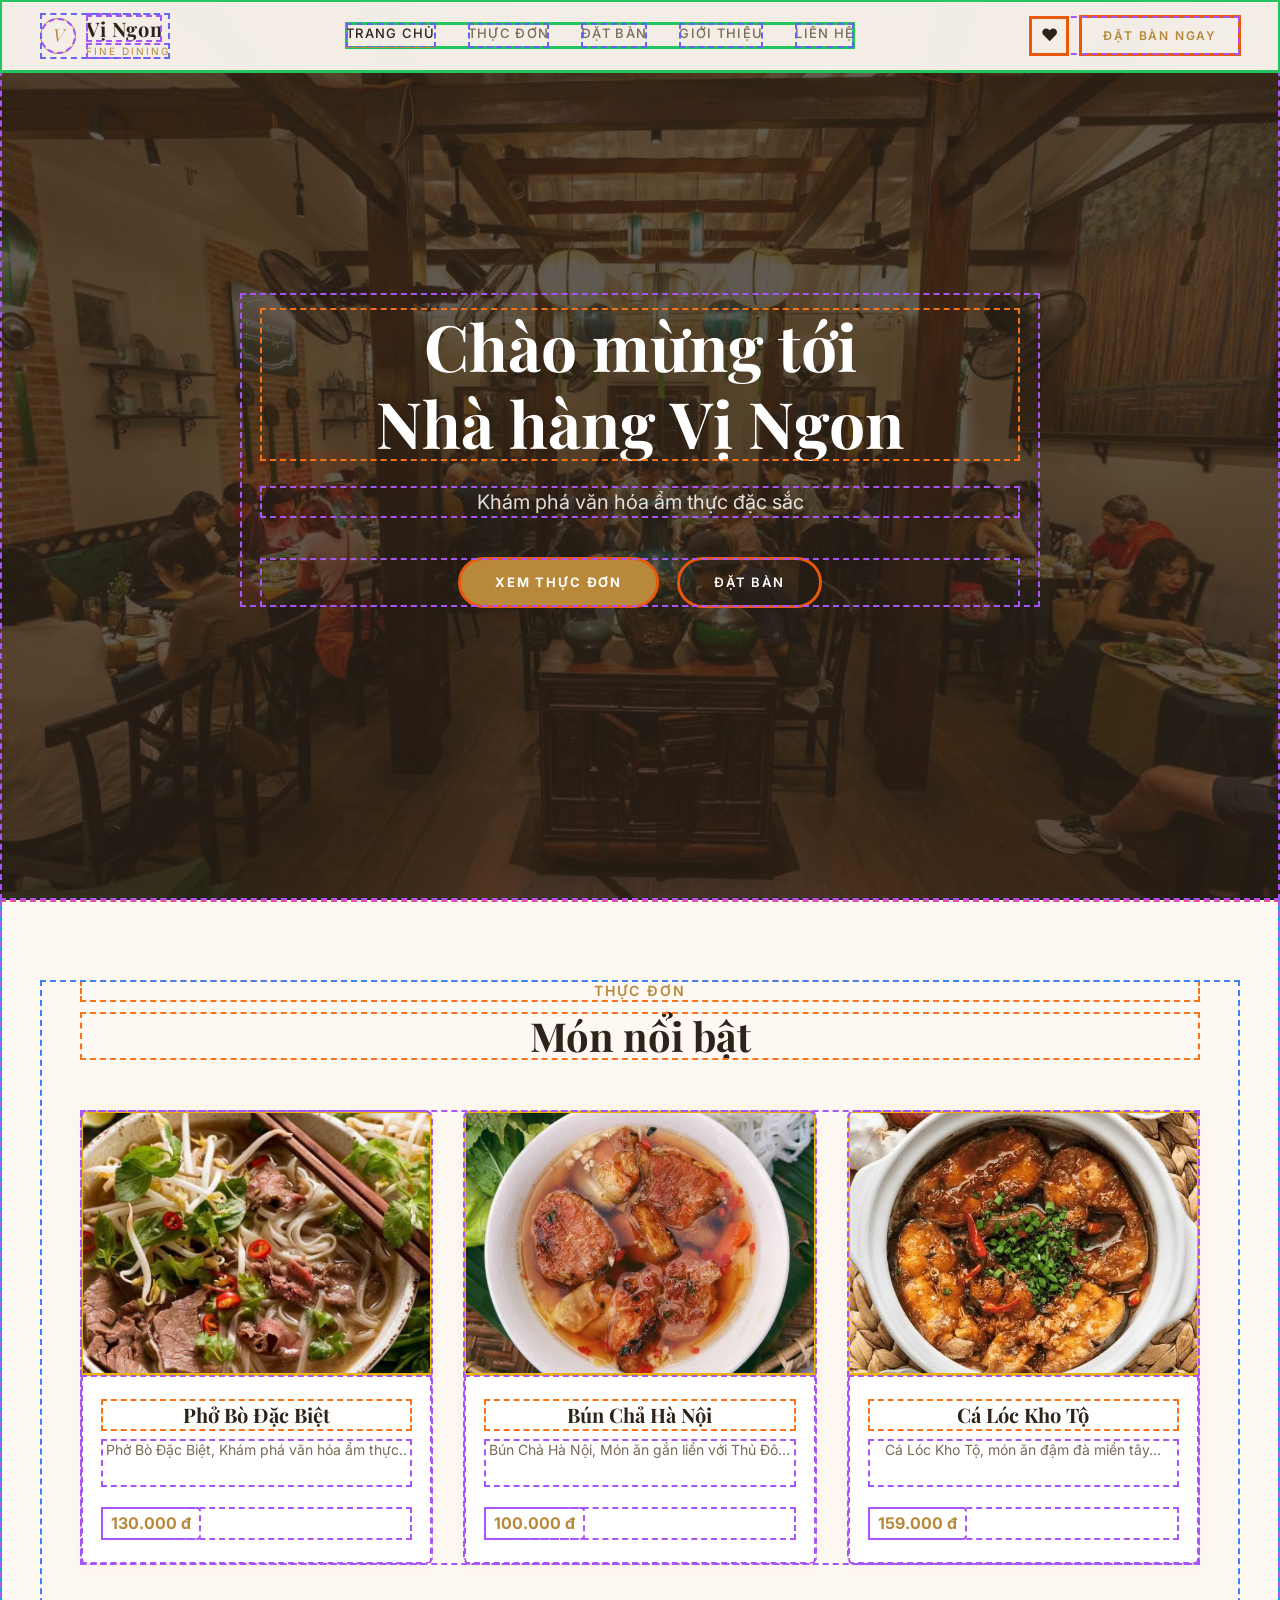
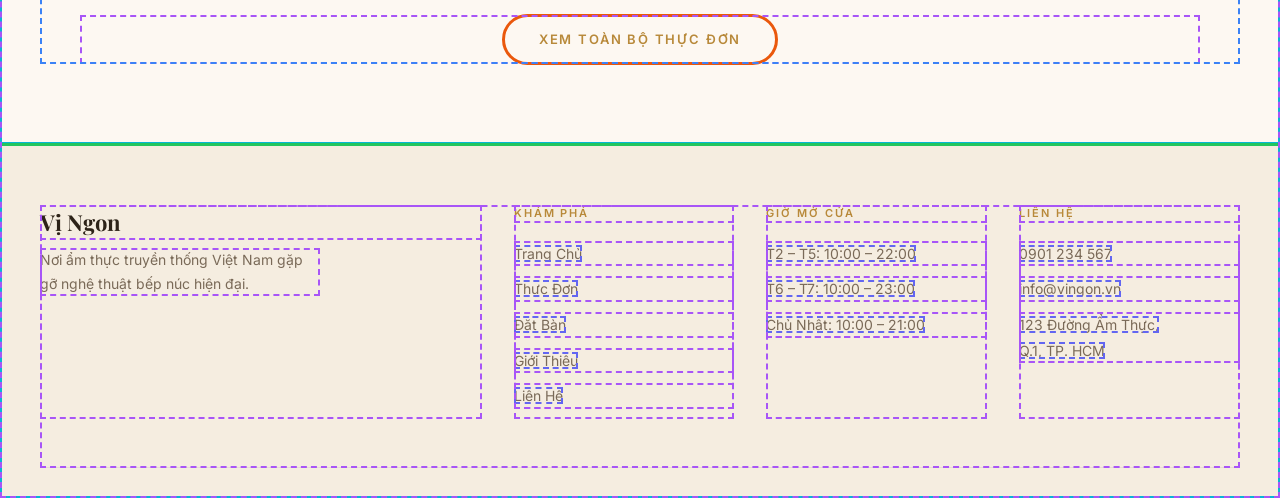
==== commit 39deb7db: "sua" ====
--- a/index.html
+++ b/index.html
@@ -1,6 +1,5 @@
 <!doctype html>
 <html lang="vi">
-    <link rel="stylesheet" href="../css/debug-outline.css" />
   <head>
     <meta charset="UTF-8" />
     <meta name="viewport" content="width=device-width, initial-scale=1.0" />
@@ -12,6 +11,7 @@
     />
     <link rel="stylesheet" href="css/shared.css" />
     <link rel="stylesheet" href="css/home.css" />
+    <link rel="stylesheet" href="css/debug-outline.css" />
   </head>
   <body>
     <div id="site-header"></div>
@@ -35,7 +35,7 @@
           <h2 class="section-title">Món nổi bật</h2>
           <div class="dish-grid">
             <div class="dish-card">
-              <img src="images/pho-bo.jpg" alt="Phở Bò Đặc Biệt" />
+              <img src="images/menu-5.jpg" alt="Phở Bò Đặc Biệt" />
               <div class="card-content">
                 <h3>Phở Bò Đặc Biệt</h3>
                 <p>Phở Bò Đặc Biệt, Khám phá văn hóa ẩm thực..</p>
@@ -45,7 +45,7 @@
               </div>
             </div>
             <div class="dish-card">
-              <img src="images/bun-cha.jpg" alt="Bún Chả Hà Nội" />
+              <img src="images/menu-2.jpg" alt="Bún Chả Hà Nội" />
               <div class="card-content">
                 <h3>Bún Chả Hà Nội</h3>
                 <p>Bún Chả Hà Nội, Món ăn gắn liền với Thủ Đô...</p>
@@ -55,7 +55,7 @@
               </div>
             </div>
             <div class="dish-card">
-              <img src="images/ca-loc-kho-to.jpg" alt="Cá Lóc Kho Tộ" />
+              <img src="images/menu-8.jpg" alt="Cá Lóc Kho Tộ" />
               <div class="card-content">
                 <h3>Cá Lóc Kho Tộ</h3>
                 <p>Cá Lóc Kho Tộ, món ăn đậm đà miền tây...</p>
--- a/css/shared.css
+++ b/css/shared.css
@@ -1,160 +1,102 @@
 /*
   ==========================================================================
-  shared.css - Style dùng chung cho toàn bộ website (header, footer, nút,
-  container, biến màu/font...)
+  shared.css - Style dùng chung cho toàn site (header, footer, nút, container...)
   MSSV: B2405536 - Họ tên: Nguyễn Bảo Tín
   ==========================================================================
-
-  CHIẾN LƯỢC RESPONSIVE: MOBILE-FIRST
-    - Toàn bộ style bên dưới (NGOÀI @media) là style GỐC cho MÀN HÌNH NHỎ
-      (điện thoại) — layout "nền" áp dụng cho MỌI kích thước màn hình.
-    - Dùng @media (min-width: ...) để MỞ RỘNG / bổ sung style cho tablet,
-      desktop — càng lên màn hình lớn thì @media sau càng "ghi đè" thêm
-      style mới (không xóa đi style gốc, chỉ bổ sung/thay đổi 1 vài thuộc tính).
-
-  FILE NÀY ĐƯỢC NẠP (link) TRƯỚC TIÊN Ở MỌI TRANG HTML, vì:
-    1. Chứa CSS Reset (chuẩn hoá cách trình duyệt hiển thị mặc định)
-    2. Chứa biến màu/font dùng CHUNG (:root) mà các file CSS khác (menu.css,
-       home.css, about.css...) đều gọi lại qua var(--ten-bien)
-    3. Chứa style của header + footer — 2 khối HTML do shared.js tự chèn
-       vào MỌI trang, nên CSS của chúng cũng phải nằm ở file dùng chung.
 */
 
-/* ==========================================================================
-   CSS RESET — chuẩn hoá lại mặc định của trình duyệt
-   ========================================================================== */
+/* ===== RESET mặc định trình duyệt ===== */
 *,
 *::before,
 *::after {
-  /* Chọn TẤT CẢ phần tử + các phần tử "ảo" (::before/::after do CSS/JS tạo thêm) */
-
-  box-sizing: border-box;
-  /* Đổi cách tính kích thước: width/height khai báo đã BAO GỒM LUÔN padding
-     và border, không bị cộng thêm ra ngoài. Nhờ vậy viết "width: 100%;
-     padding: 12px;" (như .form-group input) sẽ không bị vỡ ra ngoài khung
-     chứa — nếu không có dòng này, phần tử sẽ RỘNG HƠN 100% một cách âm thầm. */
-
+  box-sizing: border-box; /* width/height tính luôn cả padding + border */
   margin: 0;
-  padding: 0;
-  /* Mỗi trình duyệt tự đặt margin/padding mặc định khác nhau cho từng thẻ
-     (h1, p, ul, button...). Reset về 0 để loại bỏ khoảng trống "vô hình"
-     ngoài ý muốn, rồi tự set lại margin/padding theo ý riêng ở từng phần
-     CSS cụ thể — tránh layout bị lệch khó kiểm soát giữa các trình duyệt. */
-}
-
-/* ==========================================================================
-   BIẾN CSS DÙNG CHUNG (CSS Custom Properties) — khai báo 1 lần, dùng ở
-   MỌI file CSS khác trong dự án qua cú pháp var(--ten-bien)
-   ========================================================================== */
+  padding: 0; /* xoá margin/padding mặc định của trình duyệt */
+}
+
+/* ===== BIẾN DÙNG CHUNG (CSS variables) ===== */
 :root {
-  /* :root = toàn bộ trang <html> -> biến khai báo ở đây có phạm vi TOÀN CỤC,
-     mọi file CSS (miễn shared.css được nạp trước) đều gọi lại được. */
-
-  --color-bg: #fdf8f2; /* màu nền CHÍNH của toàn trang (kem nhạt) */
-  --color-surface: #fff7ed; /* màu nền các khối "nổi" lên trên nền chính (card, form, hero...) */
-  --color-border: #e8ddd0; /* màu viền dùng chung cho mọi đường kẻ/khung */
-  --color-gold: #b8893a; /* màu vàng CHỦ ĐẠO — thể hiện tinh thần "fine dining" sang trọng */
-  --color-gold-dim: #d4a85a; /* màu vàng NHẠT hơn, dùng cho trạng thái hover/viền phụ */
-  --color-cream: #2d2318; /* màu chữ CHÍNH (nâu đậm gần đen, không dùng đen thuần #000 cho dịu mắt hơn) */
-  --color-muted: #7a6a58; /* màu chữ PHỤ/mờ — dùng cho mô tả, ghi chú, thông tin ít quan trọng hơn */
-  --color-white: #ffffff; /* tách riêng thành biến để dễ đổi đồng bộ nếu cần, thay vì viết #fff rải rác */
-
-  --font-display: "Playfair Display", Georgia, serif;
-  /* Font cho TIÊU ĐỀ (h1, h2, tên món ăn...) — chữ có chân (serif), tạo cảm
-     giác sang trọng, cổ điển. "Georgia, serif" là font DỰ PHÒNG (fallback):
-     nếu Google Fonts (Playfair Display) load lỗi/chậm, trình duyệt tự
-     dùng Georgia (có sẵn trên máy) hoặc font serif mặc định bất kỳ. */
-
-  --font-body: "Inter", system-ui, sans-serif;
-  /* Font cho NỘI DUNG thường (đoạn văn, nút, menu...) — chữ không chân
-     (sans-serif), dễ đọc ở kích thước nhỏ. "system-ui" là font hệ thống
-     của chính thiết bị người dùng, dùng làm dự phòng tiếp theo Inter. */
-
-  --nav-height: 72px;
-  /* Chiều cao CỐ ĐỊNH của thanh header. Vì .site-header dùng
-     position: fixed (nổi đè lên nội dung), nên .main phải có
-     padding-top đúng bằng giá trị này (xem khối "main" bên dưới) để
-     nội dung trang KHÔNG bị header che mất phần đầu. */
-}
-
-/* ==========================================================================
-   STYLE MẶC ĐỊNH CHO CÁC THẺ HTML CƠ BẢN
-   ========================================================================== */
+  --color-bg: #fdf8f2;        /* nền chính */
+  --color-surface: #fff7ed;   /* nền khối nổi (card, form...) */
+  --color-border: #e8ddd0;    /* màu viền chung */
+  --color-gold: #b8893a;      /* vàng chủ đạo */
+  --color-gold-dim: #d4a85a;  /* vàng nhạt (hover) */
+  --color-cream: #2d2318;     /* chữ chính */
+  --color-muted: #7a6a58;     /* chữ phụ/mờ */
+  --color-white: #ffffff;
+
+  --font-display: "Playfair Display", Georgia, serif; /* font tiêu đề */
+  --font-body: "Inter", system-ui, sans-serif;         /* font nội dung */
+
+  --nav-height: 72px; /* chiều cao header, dùng để bù padding-top cho main */
+}
+
+/* ===== Style thẻ HTML cơ bản ===== */
 html {
-  scroll-behavior: smooth;
-  /* Khi bấm link nội bộ trỏ tới 1 vị trí trong trang (vd "#favorite"),
-     trang tự CUỘN MƯỢT tới đó thay vì nhảy giật cục ngay lập tức. */
+  scroll-behavior: smooth; /* cuộn mượt khi bấm link neo (#id) */
 }
 
 body {
   background-color: var(--color-bg);
   color: var(--color-cream);
-  font-family: var(--font-body); /* font mặc định cho MỌI chữ trong trang,
-                                     trừ khi bị ghi đè riêng (vd h1 dùng --font-display) */
+  font-family: var(--font-body);
   font-size: 16px;
-  line-height: 1.6; /* khoảng cách giữa các dòng chữ = 1.6 lần cỡ chữ, giúp đoạn văn dễ đọc, thoáng mắt */
-  min-height: 100vh; /* body LUÔN cao tối thiểu bằng đúng 1 màn hình, để footer không bị "trồi" lên
-                         giữa trang khi nội dung trang quá ít (ít món, ít đoạn văn...) */
-  display: flex;
-  flex-direction: column;
-  /* body là flex container xếp DỌC (header/main/footer nối tiếp nhau),
-     kết hợp với "main { flex: 1 }" bên dưới để đẩy footer luôn nằm ở
-     ĐÁY trang dù nội dung main ngắn hay dài (kỹ thuật "sticky footer"). */
+  line-height: 1.6;
+  min-height: 100vh;
+  display: flex;
+  flex-direction: column; /* header/main/footer xếp dọc, kỹ thuật sticky footer */
 }
 
 a {
-  color: inherit; /* link chữ mặc định LẤY LUÔN màu chữ của thẻ cha, không bị màu xanh/tím mặc định của trình duyệt */
-  text-decoration: none; /* bỏ gạch chân mặc định của link */
+  color: inherit;
+  text-decoration: none;
 }
 img {
-  max-width: 100%; /* ảnh KHÔNG BAO GIỜ vượt quá chiều rộng khung chứa nó -> luôn responsive, không tràn layout */
-  display: block; /* ảnh mặc định là inline (dính vào dòng chữ, có khoảng trống thừa dưới ảnh do baseline) ->
-                      đổi thành block để loại bỏ khoảng trống thừa đó, ảnh nằm độc lập 1 khối */
+  max-width: 100%; /* ảnh responsive, không tràn khung */
+  display: block;
 }
 ul {
-  list-style: none; /* bỏ dấu chấm/số thứ tự mặc định của danh sách (dùng cho menu, footer...) */
+  list-style: none;
 }
 
 /* ==========================================================================
-   HEADER — thanh điều hướng trên cùng (do shared.js tự chèn HTML vào)
-   Mobile: chỉ hiện logo + icon yêu thích + nút hamburger (menu/nút đặt bàn ẩn)
+   HEADER — Mobile: chỉ hiện logo + icon yêu thích + nút hamburger
    ========================================================================== */
 .site-header {
-  position: fixed; /* header LUÔN đứng yên ở đầu màn hình, không bị cuộn theo nội dung trang */
+  position: fixed; /* luôn dính đầu trang */
   top: 0;
   left: 0;
-  right: 0; /* 3 dòng top/left/right = 0 -> header trải dài hết chiều ngang, dính sát mép trên */
-  z-index: 1000; /* số lớn để header LUÔN nổi lên TRÊN các phần tử khác (không bị nội dung trang che mất) */
-  height: var(--nav-height); /* dùng đúng biến đã khai báo ở :root, đồng bộ với padding-top của <main> */
-  background: rgba(253, 248, 242, 0.95); /* nền màu kem, hơi TRONG (95% đục) để thấy mờ mờ nội dung phía sau khi cuộn */
-  backdrop-filter: blur(12px); /* làm MỜ (blur) phần nội dung nằm NGAY PHÍA SAU header khi nó trong suốt 1 phần,
-                                    tạo hiệu ứng "kính mờ" (frosted glass) hiện đại, sang trọng */
+  right: 0;
+  z-index: 1000; /* nổi trên mọi phần tử khác */
+  height: var(--nav-height);
+  background: rgba(253, 248, 242, 0.95);
+  backdrop-filter: blur(12px); /* hiệu ứng kính mờ */
   border-bottom: 1px solid var(--color-border);
   display: flex;
-  align-items: center; /* logo, menu, nút... đều canh giữa theo chiều CAO của header */
+  align-items: center;
   padding: 0 20px;
-  justify-content: space-between; /* logo đẩy về bên trái, nhóm nút/menu đẩy về bên phải, 2 đầu đối xứng */
-  box-shadow: 0 2px 12px rgba(184, 137, 58, 0.07); /* đổ bóng nhẹ dưới header, tách lớp với nội dung phía dưới */
+  justify-content: space-between; /* logo trái, actions phải */
+  box-shadow: 0 2px 12px rgba(184, 137, 58, 0.07);
 }
 
 .header-logo {
   display: flex;
   align-items: center;
-  gap: 10px; /* khoảng cách giữa icon logo tròn và khối chữ "Vị Ngon / Fine Dining" */
+  gap: 10px;
 }
 
 .header-logo .logo-icon {
   width: 36px;
   height: 36px;
   border: 1.5px solid var(--color-gold);
-  border-radius: 50%; /* bo tròn hoàn toàn -> hình tròn chứa chữ "V" */
-  display: flex;
-  align-items: center;
-  justify-content: center; /* canh chữ "V" nằm chính giữa hình tròn */
+  border-radius: 50%; /* hình tròn chứa chữ "V" */
+  display: flex;
+  align-items: center;
+  justify-content: center;
   font-family: var(--font-display);
   color: var(--color-gold);
   font-size: 18px;
-  font-style: italic; /* chữ "V" nghiêng, tạo nét riêng cho logo giống kiểu chữ ký thương hiệu */
+  font-style: italic;
 }
 
 .header-logo .logo-name {
@@ -167,38 +109,33 @@
 
 .header-logo .logo-sub {
   font-size: 10px;
-  letter-spacing: 0.2em; /* giãn chữ RẤT rộng, kiểu chữ phụ đề thường thấy ở logo nhà hàng cao cấp */
-  text-transform: uppercase;
-  color: var(--color-gold);
-  display: block; /* xuống dòng riêng, nằm dưới "Vị Ngon" (mặc định span là inline, nằm cùng dòng) */
-  margin-top: -2px; /* kéo sát lên gần dòng "Vị Ngon" phía trên, 2 dòng chữ logo không bị cách quá xa */
-}
-
-/* Mobile: menu chính (Trang Chủ/Thực Đơn/...) ẨN mặc định, sẽ hiện dạng
-   dropdown khi bấm hamburger (class .nav-mobile-open do shared.js gắn vào body) */
+  letter-spacing: 0.2em; /* chữ phụ đề giãn rộng */
+  text-transform: uppercase;
+  color: var(--color-gold);
+  display: block;
+  margin-top: -2px; /* sát lên dòng logo chính */
+}
+
+/* Mobile: menu chính ẩn mặc định, hiện dạng dropdown khi bấm hamburger */
 .nav-links {
   display: none;
   align-items: center;
   gap: 32px;
 }
 
-/* Nhóm các phần tử BÊN PHẢI header: icon yêu thích, nút đặt bàn, nút hamburger.
-   Gom vào 1 div riêng để dễ canh khoảng cách (gap) giữa 3 phần tử này bằng
-   flexbox, mà KHÔNG ảnh hưởng tới flexbox chính của .site-header (justify-content) */
+/* Nhóm nút bên phải header: icon yêu thích, đặt bàn, hamburger */
 .header-actions {
   display: flex;
   align-items: center;
   gap: 12px;
 }
 
-/* Icon ♥ trên header — LUÔN hiện ở MỌI trang (vì nằm trong header dùng
-   chung), cho khách xem lại nhanh số món yêu thích đã đánh dấu ở trang
-   Menu (dữ liệu đọc từ localStorage, do shared.js cập nhật). */
+/* Icon ♥ luôn hiện ở mọi trang, hiển thị số món yêu thích đã lưu (localStorage) */
 .btn-favorite-header {
-  position: relative; /* làm điểm neo để .favorite-badge (position: absolute) định vị đúng góc icon này */
-  display: flex;
-  align-items: center;
-  justify-content: center; /* canh icon ♥ nằm chính giữa vùng bấm 38x38px, dễ bấm trên di động */
+  position: relative; /* điểm neo cho .favorite-badge */
+  display: flex;
+  align-items: center;
+  justify-content: center;
   width: 38px;
   height: 38px;
   font-size: 17px;
@@ -207,25 +144,24 @@
 }
 
 .btn-favorite-header:hover {
-  color: #d1495b; /* rê chuột vào -> chuyển màu đỏ hồng, gợi ý đây là icon liên quan tới "yêu thích" */
-}
-
-/* Badge (chấm tròn nhỏ) hiện SỐ LƯỢNG món yêu thích, đặt ở góc icon ♥.
-   Ẩn hẳn khi chưa thích món nào (class "hidden" gắn sẵn, gỡ bằng JS khi có dữ liệu) */
+  color: #d1495b; /* đỏ hồng khi hover */
+}
+
+/* Badge số lượng món yêu thích, ẩn khi chưa có món nào */
 .favorite-badge {
-  position: absolute; /* định vị theo góc của .btn-favorite-header (phần tử cha có position: relative) */
+  position: absolute;
   top: -2px;
-  right: -4px; /* đẩy badge ra một chút NGOÀI góc trên-phải của icon, kiểu "chấm thông báo" quen thuộc */
+  right: -4px;
   min-width: 17px;
   height: 17px;
-  padding: 0 4px; /* padding ngang để số 2 chữ số (vd "12") không bị bó chật, badge tự giãn rộng ra thêm */
-  border-radius: 999px; /* số cực lớn -> luôn bo tròn hoàn toàn 2 đầu, kể cả khi badge giãn rộng ra vì số dài */
+  padding: 0 4px;
+  border-radius: 999px; /* luôn bo tròn 2 đầu */
   background: #d1495b;
   color: #fff;
   font-size: 10px;
   font-weight: 700;
-  line-height: 17px; /* bằng đúng height -> chữ số căn giữa theo chiều cao badge */
-  text-align: center; /* chữ số căn giữa theo chiều ngang badge */
+  line-height: 17px;
+  text-align: center;
 }
 
 .favorite-badge.hidden {
@@ -238,38 +174,34 @@
   letter-spacing: 0.1em;
   text-transform: uppercase;
   color: var(--color-muted);
-  position: relative; /* làm điểm neo cho ::after (gạch chân chạy khi hover) định vị đúng bên trong link này */
-  padding-bottom: 4px; /* chừa khoảng trống dưới chữ để gạch chân (::after) không dính sát vào chữ */
+  position: relative; /* điểm neo cho gạch chân ::after */
+  padding-bottom: 4px;
   transition: color 0.25s;
 }
 
 .nav-links a::after {
-  /* Đường gạch chân chạy dần từ trái sang phải khi hover — tạo bằng
-     pseudo-element ::after (không cần thêm thẻ HTML nào) */
-  content: ""; /* bắt buộc phải có content (dù để rỗng) thì pseudo-element mới hiển thị được */
+  /* gạch chân chạy khi hover, tạo bằng pseudo-element */
+  content: "";
   position: absolute;
   bottom: 0;
   left: 0;
-  width: 0; /* mặc định RỘNG = 0 (không thấy gì) */
+  width: 0;
   height: 1px;
   background: var(--color-gold);
-  transition: width 0.3s ease; /* khi width đổi (ở trạng thái hover bên dưới), nó "chạy" dần ra chứ không hiện ngay tức thì */
+  transition: width 0.3s ease;
 }
 
 .nav-links a:hover,
 .nav-links a.active {
-  /* Link đang được RÊ CHUỘT vào, hoặc link của TRANG ĐANG XEM (class "active"
-     do shared.js tự gắn) -> chữ chuyển màu đậm hơn */
-  color: var(--color-cream);
+  color: var(--color-cream); /* hover hoặc đang ở trang này */
 }
 
 .nav-links a:hover::after,
 .nav-links a.active::after {
-  width: 100%; /* gạch chân giãn hết chiều rộng chữ -> kết hợp transition ở trên tạo hiệu ứng "chạy" ra */
-}
-
-/* Mobile: nút "Đặt Bàn Ngay" trên header ẨN mặc định (không đủ chỗ ở màn
-   hình hẹp), chỉ hiện lại bên trong menu dropdown khi bấm hamburger */
+  width: 100%; /* gạch chân chạy hết chiều rộng chữ */
+}
+
+/* Mobile: nút Đặt Bàn trên header ẩn, chỉ hiện trong menu dropdown */
 .btn-reserve {
   display: none;
   font-size: 12px;
@@ -288,15 +220,14 @@
 
 .btn-reserve:hover {
   background: var(--color-gold);
-  color: var(--color-white); /* hover: đảo màu — nền tô vàng đặc, chữ chuyển trắng (hiệu ứng "fill" thường gặp ở nút outline) */
-}
-
-/* Mobile: nút hamburger (3 gạch ngang) HIỂN THỊ mặc định, vì đây là cách
-   duy nhất để mở menu điều hướng trên màn hình hẹp */
+  color: var(--color-white); /* đảo màu khi hover */
+}
+
+/* Mobile: nút hamburger 3 gạch, hiện mặc định */
 .nav-toggle {
   display: flex;
-  flex-direction: column; /* 3 <span> (3 gạch) xếp CHỒNG DỌC lên nhau, không nằm ngang hàng */
-  gap: 5px; /* khoảng cách đều giữa 3 gạch, tạo hình hamburger chuẩn */
+  flex-direction: column; /* 3 span xếp chồng dọc */
+  gap: 5px;
   background: none;
   border: none;
   cursor: pointer;
@@ -306,58 +237,50 @@
 .nav-toggle span {
   display: block;
   width: 24px;
-  height: 2px; /* mỗi <span> là 1 "gạch" mỏng 2px */
+  height: 2px;
   background: var(--color-cream);
   transition:
     transform 0.3s,
-    opacity 0.3s; /* 2 dòng dưới (.open) sẽ đổi transform/opacity, transition này làm hiệu ứng chạy mượt */
-}
-
-/* Khi nav-toggle có class "open" (do shared.js toggle khi bấm) -> biến đổi
-   3 gạch ngang thành hình dấu "X", báo hiệu bấm lần nữa sẽ ĐÓNG menu */
+    opacity 0.3s;
+}
+
+/* Khi có class "open" -> biến 3 gạch thành dấu X */
 .nav-toggle.open span:nth-child(1) {
-  transform: translateY(7px) rotate(45deg); /* gạch 1: dịch xuống rồi xoay 45 độ -> thành nửa trên dấu X */
+  transform: translateY(7px) rotate(45deg);
 }
 .nav-toggle.open span:nth-child(2) {
-  opacity: 0; /* gạch 2 (giữa): ẩn hẳn đi, dấu X chỉ cần 2 gạch chéo */
+  opacity: 0;
 }
 .nav-toggle.open span:nth-child(3) {
-  transform: translateY(-7px) rotate(-45deg); /* gạch 3: dịch lên rồi xoay ngược 45 độ -> thành nửa dưới dấu X */
-}
-
-/* Menu dạng DROPDOWN hiện ra khi bấm hamburger trên mobile.
-   class "nav-mobile-open" được shared.js gắn/gỡ trên <body> (không phải
-   trên chính .nav-links), nên selector ở đây phải viết dạng
-   ".nav-mobile-open .nav-links" (chọn .nav-links nằm BÊN TRONG body có class đó) */
+  transform: translateY(-7px) rotate(-45deg);
+}
+
+/* Menu dropdown mobile, bật/tắt qua class "nav-mobile-open" trên <body> */
 .nav-mobile-open .nav-links {
   display: flex;
-  flex-direction: column; /* các link menu xếp DỌC (khác với hàng ngang trên desktop) */
-  position: fixed; /* dropdown nổi đè lên nội dung trang, không đẩy nội dung xuống */
-  top: var(--nav-height); /* nằm ngay DƯỚI header, không che mất header */
+  flex-direction: column;
+  position: fixed; /* nổi đè lên nội dung */
+  top: var(--nav-height);
   left: 0;
   right: 0;
   background: var(--color-surface);
   border-bottom: 1px solid var(--color-border);
   padding: 24px 32px;
   gap: 20px;
-  z-index: 999; /* thấp hơn header (1000) 1 chút, nhưng vẫn cao hơn nội dung trang bên dưới */
+  z-index: 999;
 }
 
 .nav-mobile-open .btn-reserve {
-  display: inline-block; /* trong menu dropdown mobile, nút Đặt Bàn được hiện lại (khác mặc định display:none ở trên) */
+  display: inline-block; /* hiện lại nút Đặt Bàn trong dropdown */
 }
 
 main {
-  flex: 1; /* main "giãn nở" chiếm hết khoảng trống còn lại giữa header và footer
-              (kết hợp với body { display:flex; flex-direction:column } ở trên)
-              -> đây là kỹ thuật "sticky footer": dù nội dung trang ngắn,
-              footer vẫn luôn bị đẩy xuống ĐÁY màn hình, không trồi lên giữa. */
-  padding-top: var(--nav-height); /* bù đúng phần header (position: fixed) đang "che" phía trên,
-                                       để nội dung đầu trang không bị header đè lên. */
+  flex: 1; /* chiếm hết khoảng trống còn lại -> sticky footer */
+  padding-top: var(--nav-height); /* bù phần header fixed đang che phía trên */
 }
 
 /* ==========================================================================
-   FOOTER — Mobile: xếp 1 cột (do footer-grid dùng grid-template-columns: 1fr)
+   FOOTER — Mobile: xếp 1 cột
    ========================================================================== */
 .site-footer {
   background: #f5ede0;
@@ -366,11 +289,10 @@
 }
 
 .footer-grid {
-  max-width: 1200px; /* nội dung footer không giãn quá rộng trên màn hình cực lớn, giữ dễ đọc */
-  margin: 0 auto; /* margin trái/phải = auto -> tự động canh giữa khối theo chiều ngang trang */
+  max-width: 1200px;
+  margin: 0 auto; /* canh giữa */
   display: grid;
-  grid-template-columns: 1fr; /* Mobile: 1 CỘT duy nhất — các khối (brand, khám phá, giờ mở cửa, liên hệ)
-                                   xếp CHỒNG DỌC lên nhau lần lượt */
+  grid-template-columns: 1fr; /* Mobile: 1 cột */
   gap: 32px;
   padding-bottom: 48px;
   border-bottom: 1px solid var(--color-border);
@@ -388,7 +310,7 @@
   font-size: 14px;
   color: var(--color-muted);
   line-height: 1.7;
-  max-width: 280px; /* giới hạn chiều rộng đoạn giới thiệu, tránh dòng chữ kéo quá dài khó đọc trên màn hình rộng */
+  max-width: 280px; /* giới hạn chiều rộng đoạn giới thiệu */
 }
 
 .footer-col h4 {
@@ -414,7 +336,7 @@
   color: var(--color-cream);
 }
 
-/* Mobile: dòng cuối footer (bản quyền...) xếp DỌC, canh giữa */
+/* Mobile: dòng cuối footer xếp dọc, canh giữa */
 .footer-bottom {
   max-width: 1200px;
   margin: 24px auto 0;
@@ -428,20 +350,18 @@
 }
 
 /* ==========================================================================
-   CÁC CLASS TIỆN ÍCH DÙNG CHUNG (container, nút, tiêu đề section...)
-   Các trang khác (menu.html, about.html...) đều dùng lại các class này
-   thay vì tự định nghĩa riêng, để đồng bộ khoảng cách/kiểu chữ toàn site.
+   CLASS TIỆN ÍCH DÙNG CHUNG (container, nút, tiêu đề section...)
    ========================================================================== */
 .container {
-  max-width: 1200px; /* giới hạn chiều rộng nội dung, không để chữ/ảnh kéo dài hết màn hình cực rộng */
-  margin: 0 auto; /* canh giữa khối theo chiều ngang */
-  padding: 0 20px; /* đệm 2 bên để nội dung không dính sát mép màn hình trên mobile */
+  max-width: 1200px;
+  margin: 0 auto;
+  padding: 0 20px; /* đệm 2 bên tránh dính mép mobile */
 }
 
 .section-label {
   font-size: 11px;
   font-weight: 600;
-  letter-spacing: 0.22em; /* giãn chữ rất rộng — kiểu "nhãn" nhỏ phía trên tiêu đề chính (vd "KHÁM PHÁ") */
+  letter-spacing: 0.22em; /* nhãn nhỏ trên tiêu đề chính */
   text-transform: uppercase;
   color: var(--color-gold);
   margin-bottom: 14px;
@@ -449,12 +369,7 @@
 
 .section-title {
   font-family: var(--font-display);
-  font-size: clamp(28px, 4vw, 48px);
-  /* clamp(nhỏ_nhất, giá_trị_linh_hoạt, lớn_nhất): cỡ chữ tiêu đề TỰ CO GIÃN
-     theo chiều rộng màn hình (4vw = 4% chiều rộng viewport), nhưng
-     KHÔNG BAO GIỜ nhỏ hơn 28px (màn hình rất hẹp) và KHÔNG BAO GIỜ lớn
-     hơn 48px (màn hình rất rộng) — 1 dòng CSS thay cho việc phải viết
-     nhiều @media chỉ để chỉnh cỡ chữ tiêu đề theo từng breakpoint. */
+  font-size: clamp(28px, 4vw, 48px); /* cỡ chữ co giãn theo màn hình, min 28px - max 48px */
   font-weight: 700;
   color: var(--color-cream);
   line-height: 1.2;
@@ -463,7 +378,7 @@
 .btn-primary {
   display: inline-block;
   padding: 14px 36px;
-  background: var(--color-gold); /* nút CHÍNH: nền vàng đặc, dùng cho hành động quan trọng nhất (vd "Đặt Bàn Ngay") */
+  background: var(--color-gold); /* nút chính, nền vàng đặc */
   color: var(--color-white);
   font-size: 13px;
   font-weight: 700;
@@ -477,15 +392,14 @@
 }
 
 .btn-primary:hover {
-  background: #a07730; /* hover: tối màu nền hơn 1 chút, báo hiệu đang được tương tác */
-  transform: translateY(-1px); /* nhô lên nhẹ 1px, tạo cảm giác nút "phản hồi" khi rê chuột vào */
+  background: #a07730;
+  transform: translateY(-1px); /* nhô nhẹ lên khi hover */
 }
 
 .btn-outline {
   display: inline-block;
   padding: 13px 35px;
-  border: 1px solid var(--color-gold); /* nút PHỤ: chỉ có viền, nền trong suốt — ít "nặng" hơn btn-primary,
-                                            dùng cho hành động thứ 2 (vd "Xem Thực đơn" cạnh "Đặt bàn") */
+  border: 1px solid var(--color-gold); /* nút phụ, chỉ viền */
   color: var(--color-gold);
   background: transparent;
   font-size: 13px;
@@ -499,74 +413,69 @@
 }
 
 .btn-outline:hover {
-  background: var(--color-gold); /* hover: đảo màu — nền tô vàng đặc, chữ chuyển trắng, giống hiệu ứng "fill" của btn-reserve */
+  background: var(--color-gold); /* đảo màu khi hover */
   color: var(--color-white);
 }
 
 .divider-gold {
   width: 48px;
   height: 1px;
-  background: var(--color-gold);
-  margin: 20px 0; /* đường kẻ vàng ngắn, trang trí phân cách giữa tiêu đề và nội dung phía dưới nó */
+  background: var(--color-gold); /* đường kẻ trang trí phân cách */
+  margin: 20px 0;
 }
 
 /* ==========================================================================
-   MEDIA QUERY — MỞ RỘNG LAYOUT CHO MÀN HÌNH LỚN HƠN (đúng tinh thần MOBILE-FIRST)
+   MEDIA QUERY — mobile-first, mở rộng dần cho màn hình lớn
    ========================================================================== */
 
-/* ===== Tablet trở lên (màn hình rộng >= 600px) ===== */
+/* Tablet (>=600px) */
 @media (min-width: 600px) {
   .footer-grid {
-    grid-template-columns: 1fr 1fr; /* footer tăng từ 1 cột lên 2 cột */
+    grid-template-columns: 1fr 1fr; /* footer 2 cột */
   }
   .footer-bottom {
-    flex-direction: row; /* dòng cuối footer chuyển từ xếp dọc sang xếp NGANG (đủ chỗ hơn ở tablet) */
+    flex-direction: row; /* dòng cuối footer nằm ngang */
     justify-content: space-between;
     text-align: left;
   }
   .container {
-    padding: 0 40px; /* màn hình rộng hơn -> tăng đệm 2 bên cho thoáng, thay vì giữ 20px như mobile */
-  }
-}
-
-/* ===== Desktop trở lên (màn hình rộng >= 900px): hiện menu ngang, ẩn hamburger ===== */
+    padding: 0 40px; /* đệm rộng hơn */
+  }
+}
+
+/* Desktop (>=900px): hiện menu ngang, ẩn hamburger */
 @media (min-width: 900px) {
   .site-header {
-    padding: 0 40px; /* đệm 2 bên header rộng hơn, đồng bộ với .container ở breakpoint 600px */
+    padding: 0 40px;
   }
 
   .nav-links {
-    display: flex; /* ĐỦ CHỖ hiển thị menu ngang đầy đủ -> hiện lại (mobile đang ẩn ở phần code gốc) */
+    display: flex; /* hiện menu ngang */
   }
 
   .btn-reserve {
-    display: inline-block; /* nút Đặt Bàn cũng hiện thẳng trên header, không cần giấu trong dropdown nữa */
+    display: inline-block; /* hiện thẳng trên header */
   }
 
   .nav-toggle {
-    display: none; /* ĐỦ CHỖ hiện menu ngang rồi -> không cần nút hamburger nữa, ẩn hẳn đi */
-  }
-
-  /* Trên desktop, menu LUÔN hiển thị ngang cố định trong header (không
-     phải dạng dropdown), nên phải "ghi đè" lại các style dành riêng cho
-     dropdown mobile — phòng trường hợp class "nav-mobile-open" vẫn còn
-     sót lại trên <body> (vd khách bấm hamburger ở mobile rồi resize
-     cửa sổ lên desktop mà chưa reload trang). */
+    display: none; /* không cần hamburger nữa */
+  }
+
+  /* Ghi đè style dropdown mobile phòng khi resize từ mobile lên desktop
+     mà class "nav-mobile-open" chưa được gỡ */
   .nav-mobile-open .nav-links {
-    position: static; /* bỏ position:fixed của dropdown, cho menu trở lại nằm trong luồng bình thường của header */
-    flex-direction: row; /* chuyển lại thành hàng ngang */
+    position: static;
+    flex-direction: row;
     padding: 0;
     border-bottom: none;
     background: transparent;
   }
 
   .footer-grid {
-    grid-template-columns: 2fr 1fr 1fr 1fr;
-    /* Desktop: 4 cột, cột đầu (brand) RỘNG GẤP ĐÔI (2fr) 3 cột còn lại (1fr)
-       vì cột brand chứa đoạn giới thiệu dài, cần nhiều không gian hơn. */
+    grid-template-columns: 2fr 1fr 1fr 1fr; /* cột brand rộng gấp đôi 3 cột còn lại */
   }
 
   .site-footer {
-    padding: 60px 40px 30px; /* đệm 2 bên rộng hơn, đồng bộ với .container và .site-header ở desktop */
+    padding: 60px 40px 30px;
   }
 }
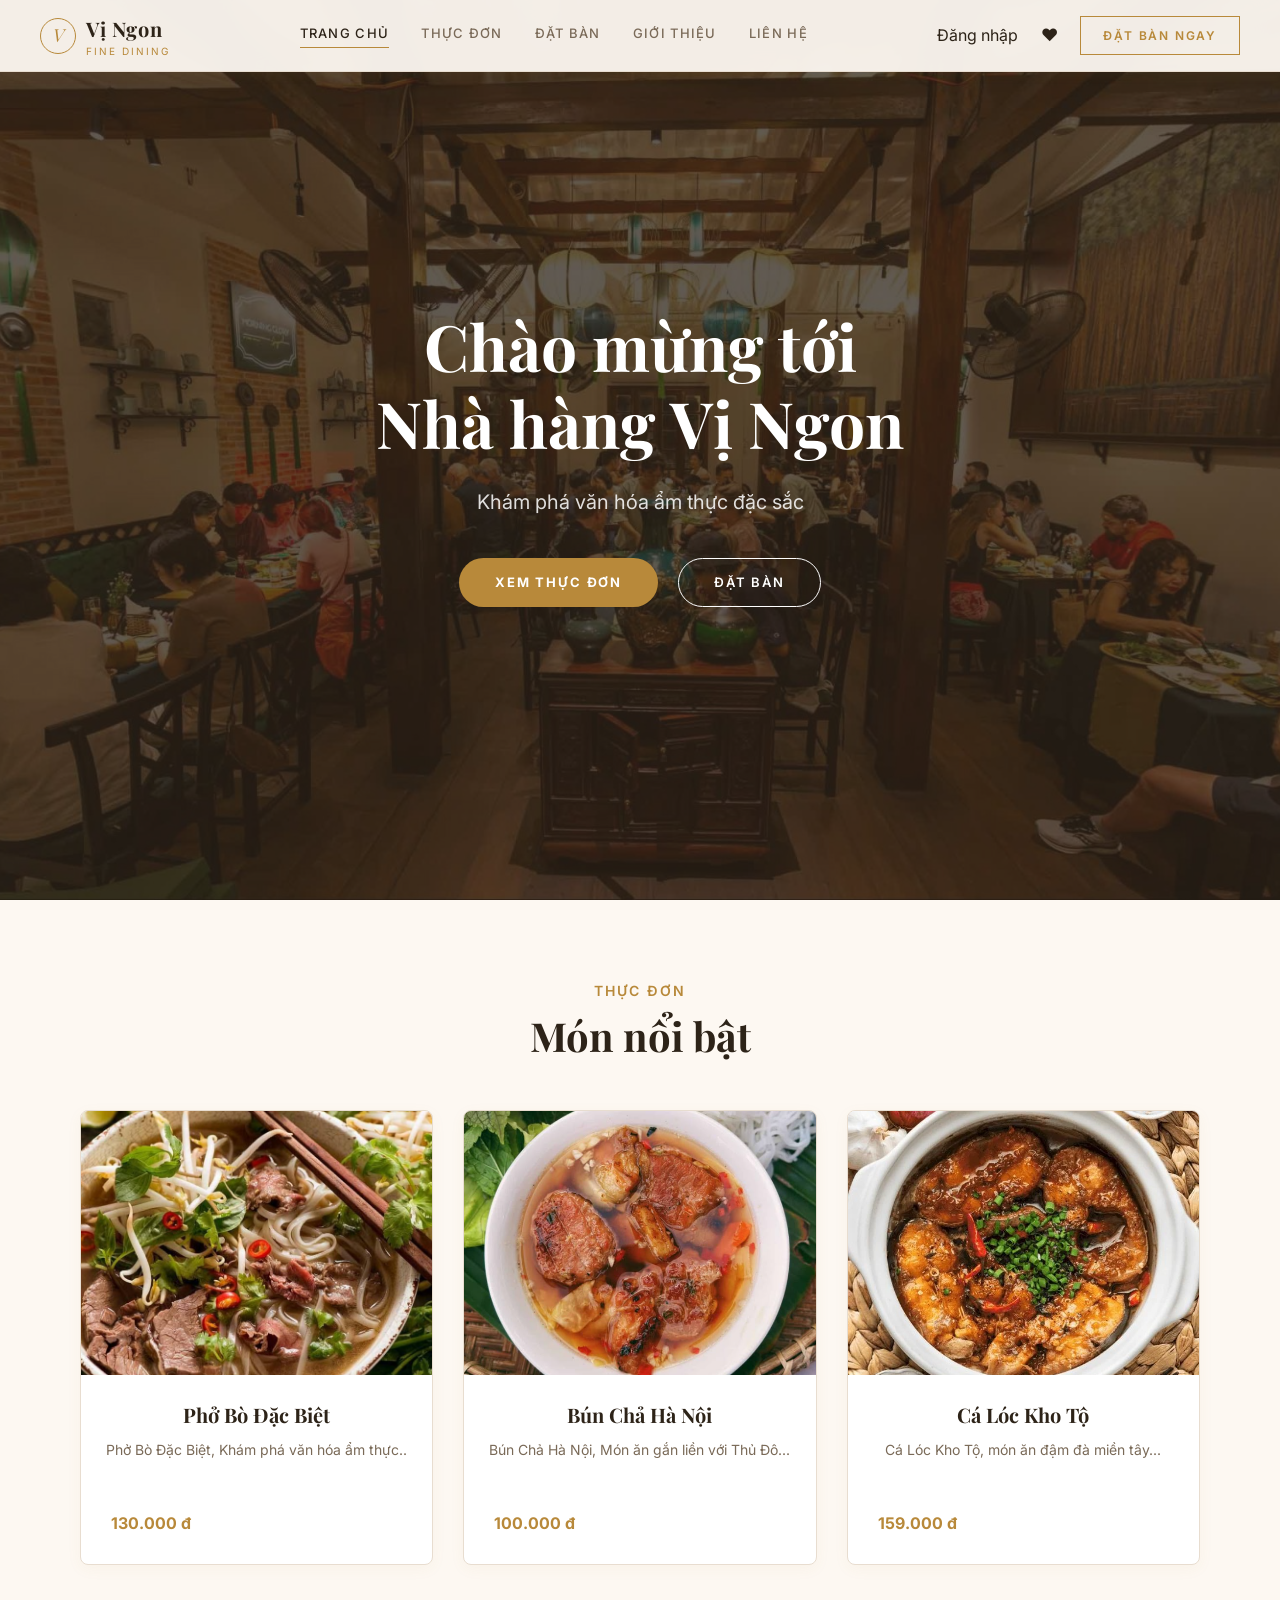
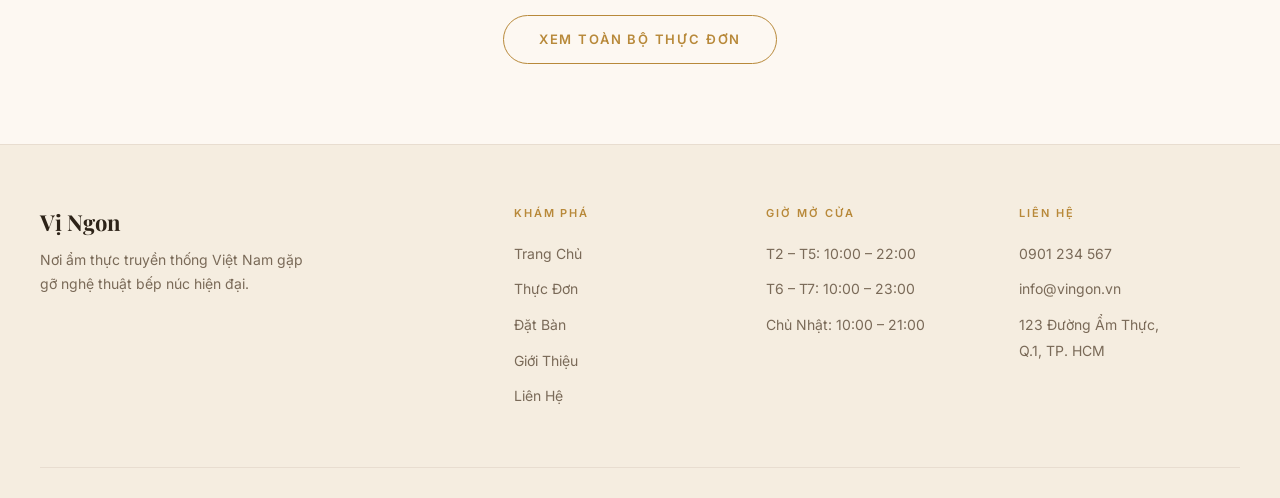
==== commit 04452efd: "fix" ====
--- a/index.html
+++ b/index.html
@@ -11,7 +11,7 @@
     />
     <link rel="stylesheet" href="css/shared.css" />
     <link rel="stylesheet" href="css/home.css" />
-    <link rel="stylesheet" href="css/debug-outline.css" />
+    <!-- <link rel="stylesheet" href="css/debug-outline.css" /> -->
   </head>
   <body>
     <div id="site-header"></div>
